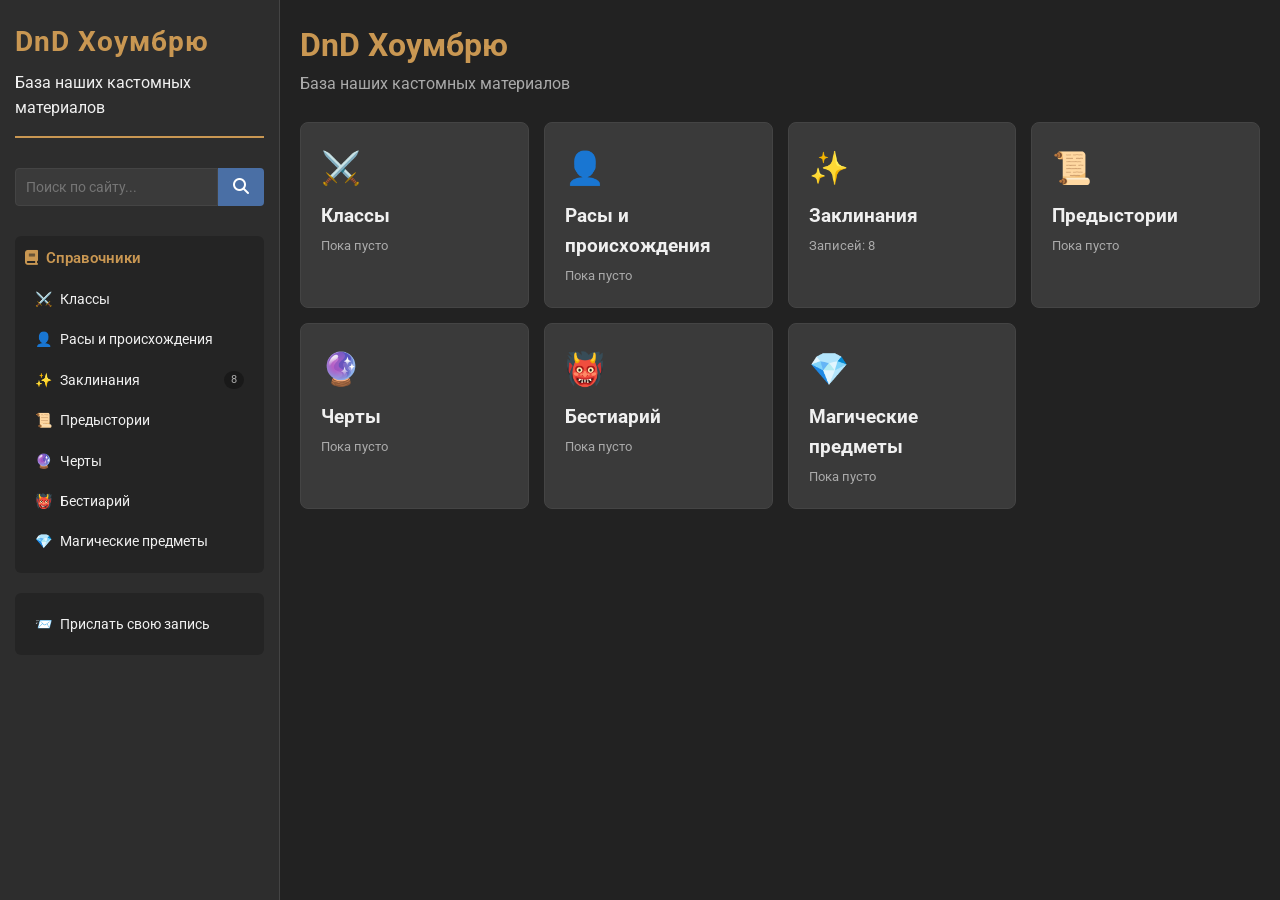
==== index.html @ 5bc646a9 "Сайт-справочник: данные в JSON, каталог, страница записи, страница для игроков Co-Authored-By: Claud" ====
<!DOCTYPE html>
<html lang="ru">
<head>
    <meta charset="UTF-8">
    <meta name="viewport" content="width=device-width, initial-scale=1.0">
    <title>Главная</title>
    <link rel="icon" type="image/x-icon" href="favicon.ico">
    <link rel="stylesheet" href="style.css">
    <link href="https://fonts.googleapis.com/css2?family=Roboto:wght@400;700&display=swap" rel="stylesheet">
    <link rel="stylesheet" href="https://cdnjs.cloudflare.com/ajax/libs/font-awesome/6.4.0/css/all.min.css">
</head>
<body>
    <div class="main-container">
        <aside class="sidebar" id="sidebar"></aside>
        <main class="content-area" id="content">
            <div class="loading"><i class="fas fa-spinner fa-spin"></i><p>Загрузка...</p></div>
        </main>
    </div>
    <script src="js/core.js"></script>
    <script>
        (async () => {
            if (DND.fileProtocolWarning()) return;
            const content = document.getElementById('content');
            try {
                const cfg = await DND.renderLayout();
                const counts = await Promise.all(cfg.sections.map(s => DND.loadIndex(s.id).then(l => l.length)));
                content.innerHTML = `
                    <div class="welcome-content">
                        <h1>${DND.escapeHtml(cfg.site.title)}</h1>
                        <p>${DND.escapeHtml(cfg.site.subtitle || '')}</p>
                        <div class="quick-links">
                            ${cfg.sections.map((s, i) => `
                                <a href="list.html?s=${s.id}" class="quick-link">
                                    <span class="quick-link-icon">${s.icon || '•'}</span>
                                    <h3>${DND.escapeHtml(s.title)}</h3>
                                    <p>${counts[i] ? `Записей: ${counts[i]}` : 'Пока пусто'}</p>
                                </a>`).join('')}
                        </div>
                    </div>`;
            } catch (err) {
                console.error(err);
                DND.showError(content, err.message);
            }
        })();
    </script>
</body>
</html>
---- style.css ----
/* --- Общие стили --- */
:root {
    --bg-dark: #1a1a1a;
    --sidebar-bg: #2d2d2d;
    --card-bg: #3a3a3a;
    --card-hover: #444;
    --text-light: #f0f0f0;
    --text-muted: #aaa;
    --accent-gold: #c99752;
    --accent-blue: #4a6fa5;
    --accent-green: #4caf50;
    --border-color: #444;
    --content-bg: #222;
}

* {
    margin: 0;
    padding: 0;
    box-sizing: border-box;
    font-family: 'Roboto', sans-serif;
}

body {
    background-color: var(--bg-dark);
    color: var(--text-light);
    min-height: 100vh;
    line-height: 1.6;
}

/* --- Верхняя панель --- */
.top-bar {
    background-color: #252525;
    padding: 8px 20px;
    font-size: 12px;
    border-bottom: 1px solid var(--border-color);
    display: flex;
    justify-content: space-between;
}

.top-links span {
    margin-right: 15px;
    color: var(--text-muted);
    cursor: pointer;
    transition: color 0.3s;
}

.top-links span:hover {
    color: var(--accent-gold);
}

/* --- Основной контейнер --- */
.main-container {
    display: flex;
    min-height: calc(100vh - 40px);
}

/* --- Боковая панель --- */
.sidebar {
    width: 280px;
    background-color: var(--sidebar-bg);
    padding: 20px 15px;
    border-right: 1px solid var(--border-color);
    display: flex;
    flex-direction: column;
    gap: 20px;
    flex-shrink: 0;
}

.sidebar-header {
    padding-bottom: 15px;
    border-bottom: 2px solid var(--accent-gold);
}

.logo-title {
    font-size: 28px;
    font-weight: 700;
    color: var(--accent-gold);
    margin-bottom: 5px;
    letter-spacing: 1px;
}

.page-title {
    font-size: 16px;
    font-weight: 400;
    color: var(--text-light);
}

/* Кнопки спонсоров */
.sponsorship-links {
    display: flex;
    gap: 10px;
    margin: 10px 0;
}

.sponsorship-links button {
    flex: 1;
    padding: 10px;
    border: none;
    border-radius: 4px;
    cursor: pointer;
    font-weight: 600;
    font-size: 14px;
    display: flex;
    align-items: center;
    justify-content: center;
    gap: 8px;
    transition: transform 0.2s, opacity 0.2s;
}

.sponsorship-links button:hover {
    transform: translateY(-2px);
    opacity: 0.9;
}

.btn-boosty {
    background: linear-gradient(135deg, #FF774C, #FF5533);
    color: white;
}

.btn-discord {
    background: linear-gradient(135deg, #5865F2, #4752C4);
    color: white;
}

/* Версии */
.version-filters {
    display: flex;
    gap: 10px;
    margin: 10px 0;
}

.version-item {
    flex: 1;
    padding: 8px;
    text-align: center;
    background: var(--card-bg);
    border: 1px solid var(--border-color);
    border-radius: 4px;
    cursor: pointer;
    font-size: 13px;
    transition: all 0.3s;
}

.version-item.active {
    background: var(--accent-gold);
    color: black;
    font-weight: bold;
    border-color: var(--accent-gold);
}

/* Навигация */
.navigation-menu {
    background: rgba(0, 0, 0, 0.2);
    border-radius: 6px;
    padding: 10px;
}

.menu-title {
    font-size: 15px;
    font-weight: 600;
    margin-bottom: 10px;
    color: var(--accent-gold);
    display: flex;
    align-items: center;
    gap: 8px;
}

.menu-title.active {
    color: var(--accent-green);
}

.menu-list {
    list-style: none;
}

.menu-item {
    padding: 8px 10px;
    margin: 2px 0;
    border-radius: 4px;
    cursor: pointer;
    font-size: 14px;
    display: flex;
    align-items: center;
    gap: 8px;
    transition: all 0.2s;
}

.menu-item:hover {
    background: rgba(255, 255, 255, 0.1);
}

.menu-item.active {
    background: rgba(201, 151, 82, 0.2);
    color: var(--accent-gold);
    font-weight: 600;
    border-left: 3px solid var(--accent-gold);
}

/* Поиск */
.site-search {
    display: flex;
    margin: 10px 0;
}

.site-search input {
    flex: 1;
    padding: 10px;
    background: var(--card-bg);
    border: 1px solid var(--border-color);
    border-radius: 4px 0 0 4px;
    color: var(--text-light);
    font-size: 14px;
}

.site-search button {
    padding: 0 15px;
    background: var(--accent-blue);
    border: none;
    border-radius: 0 4px 4px 0;
    color: white;
    cursor: pointer;
    font-size: 16px;
}

/* Статистика в сайдбаре */
.stats-info {
    margin-top: auto;
    padding: 15px;
    background: rgba(0, 0, 0, 0.2);
    border-radius: 6px;
    border: 1px solid var(--border-color);
}

.stats-info p {
    display: flex;
    align-items: center;
    gap: 10px;
    margin: 10px 0;
    color: var(--text-muted);
    font-size: 14px;
}

/* --- Основная область контента --- */
.content-area {
    flex: 1;
    padding: 20px;
    overflow-y: auto;
    background-color: var(--content-bg);
}

/* Заголовок контента */
.content-header {
    background: var(--card-bg);
    padding: 20px;
    border-radius: 8px;
    margin-bottom: 25px;
    border: 1px solid var(--border-color);
}

.search-bar {
    display: flex;
    gap: 10px;
    margin-bottom: 15px;
}

.search-bar input {
    flex: 1;
    padding: 12px 15px;
    background: var(--sidebar-bg);
    border: 2px solid var(--border-color);
    border-radius: 6px;
    color: var(--text-light);
    font-size: 16px;
    transition: border-color 0.3s;
}

.search-bar input:focus {
    outline: none;
    border-color: var(--accent-gold);
}

.btn-search, .btn-reset {
    padding: 12px 24px;
    border: none;
    border-radius: 6px;
    cursor: pointer;
    font-weight: 600;
    font-size: 14px;
    transition: all 0.3s;
}

.btn-search {
    background: var(--accent-green);
    color: white;
}

.btn-search:hover {
    background: #3d8b40;
    transform: translateY(-2px);
}

.btn-reset {
    background: #666;
    color: white;
}

.btn-reset:hover {
    background: #777;
}

/* Фильтры источников */
.source-filters {
    display: flex;
    flex-wrap: wrap;
    gap: 8px;
    margin-bottom: 15px;
}

.source-btn {
    padding: 8px 16px;
    background: var(--sidebar-bg);
    border: 1px solid var(--border-color);
    border-radius: 4px;
    color: var(--text-muted);
    cursor: pointer;
    font-size: 13px;
    transition: all 0.3s;
}

.source-btn.active {
    background: var(--accent-gold);
    color: black;
    border-color: var(--accent-gold);
    font-weight: 600;
}

.source-btn:hover:not(.active) {
    background: #444;
    color: var(--text-light);
}

.content-stats {
    font-size: 14px;
    color: var(--text-muted);
    padding-top: 10px;
    border-top: 1px solid var(--border-color);
}

/* --- Сетка карточек --- */
.race-grid {
    display: grid;
    grid-template-columns: repeat(auto-fill, minmax(250px, 1fr));
    gap: 20px;
    min-height: 300px;
}

.loading {
    grid-column: 1 / -1;
    text-align: center;
    padding: 60px 20px;
    color: var(--text-muted);
}

.loading i {
    font-size: 48px;
    margin-bottom: 20px;
    color: var(--accent-gold);
}

.loading p {
    font-size: 16px;
}

.empty-state {
    grid-column: 1 / -1;
    text-align: center;
    padding: 60px 20px;
    color: var(--text-muted);
}

.empty-state i {
    font-size: 48px;
    margin-bottom: 20px;
    color: var(--accent-gold);
}

.empty-state h3 {
    font-size: 24px;
    margin-bottom: 10px;
    color: var(--text-light);
}

.empty-state p {
    font-size: 16px;
}

/* Карточка расы */
.race-card {
    background: var(--card-bg);
    border-radius: 8px;
    overflow: hidden;
    border: 1px solid var(--border-color);
    transition: all 0.3s ease;
    cursor: pointer;
    height: 100%;
    display: flex;
    flex-direction: column;
}

.race-card:hover {
    transform: translateY(-5px);
    box-shadow: 0 10px 20px rgba(0, 0, 0, 0.3);
    border-color: var(--accent-gold);
}

.card-image {
    height: 160px;
    background-size: cover;
    background-position: center;
    position: relative;
}

.card-source {
    position: absolute;
    top: 10px;
    right: 10px;
    background: rgba(0, 0, 0, 0.7);
    color: white;
    padding: 4px 8px;
    border-radius: 4px;
    font-size: 11px;
    font-weight: bold;
}

.card-content {
    padding: 15px;
    flex: 1;
    display: flex;
    flex-direction: column;
}

.race-name-ru {
    font-size: 18px;
    font-weight: 700;
    margin-bottom: 5px;
    color: var(--text-light);
}

.race-name-en {
    font-size: 13px;
    color: var(--text-muted);
    margin-bottom: 10px;
    font-style: italic;
}

.race-description {
    font-size: 14px;
    color: var(--text-muted);
    margin-bottom: 15px;
    flex: 1;
}

.race-traits {
    font-size: 12px;
    color: var(--accent-gold);
    margin-top: auto;
    padding-top: 10px;
    border-top: 1px solid var(--border-color);
}

.trait-tag {
    display: inline-block;
    background: rgba(201, 151, 82, 0.2);
    color: var(--accent-gold);
    padding: 2px 8px;
    margin: 2px;
    border-radius: 10px;
    font-size: 11px;
    border: 1px solid rgba(201, 151, 82, 0.3);
}

/* --- Детали расы --- */
.race-detail {
    background: var(--card-bg);
    border-radius: 8px;
    padding: 30px;
    border: 1px solid var(--border-color);
}

.detail-header {
    display: flex;
    justify-content: space-between;
    align-items: center;
    margin-bottom: 30px;
    padding-bottom: 20px;
    border-bottom: 2px solid var(--border-color);
}

.detail-title {
    display: flex;
    flex-direction: column;
    gap: 5px;
}

.detail-name-ru {
    font-size: 32px;
    font-weight: 700;
    color: var(--text-light);
}

.detail-name-en {
    font-size: 18px;
    color: var(--text-muted);
    font-style: italic;
}

.detail-source {
    display: inline-block;
    background: var(--accent-blue);
    color: white;
    padding: 5px 15px;
    border-radius: 20px;
    font-size: 14px;
    font-weight: 600;
}

.btn-back {
    padding: 10px 20px;
    background: #666;
    color: white;
    border: none;
    border-radius: 4px;
    cursor: pointer;
    font-weight: 600;
    display: flex;
    align-items: center;
    gap: 8px;
    transition: background 0.3s;
}

.btn-back:hover {
    background: #777;
}

.detail-content {
    font-size: 16px;
    line-height: 1.8;
}

.detail-content section {
    margin-bottom: 30px;
}

.detail-content h3 {
    color: var(--accent-gold);
    font-size: 24px;
    margin-bottom: 15px;
    padding-bottom: 10px;
    border-bottom: 1px solid var(--border-color);
}

.detail-content h4 {
    color: var(--text-light);
    font-size: 20px;
    margin: 20px 0 10px 0;
}

.detail-content p {
    margin-bottom: 15px;
    color: var(--text-light);
}

.detail-content ul, .detail-content ol {
    margin-left: 20px;
    margin-bottom: 15px;
}

.detail-content li {
    margin-bottom: 8px;
    color: var(--text-light);
}

.feature-block {
    background: rgba(0, 0, 0, 0.2);
    padding: 15px;
    border-radius: 6px;
    margin-bottom: 15px;
    border-left: 3px solid var(--accent-gold);
}

.feature-title {
    color: var(--accent-gold);
    font-weight: bold;
    margin-bottom: 8px;
    font-size: 18px;
}

table {
    width: 100%;
    border-collapse: collapse;
    margin: 15px 0;
}

table th {
    background: var(--sidebar-bg);
    color: var(--accent-gold);
    padding: 12px;
    text-align: left;
    border: 1px solid var(--border-color);
}

table td {
    padding: 10px 12px;
    border: 1px solid var(--border-color);
    color: var(--text-light);
}

/* --- Адаптивность --- */
@media (max-width: 1024px) {
    .main-container {
        flex-direction: column;
    }
    
    .sidebar {
        width: 100%;
        flex-direction: row;
        flex-wrap: wrap;
        gap: 15px;
    }
    
    .stats-info {
        flex-direction: row;
        margin-top: 0;
        border-left: 1px solid var(--border-color);
        padding-left: 15px;
    }
}

@media (max-width: 768px) {
    .race-grid {
        grid-template-columns: repeat(auto-fill, minmax(200px, 1fr));
    }
    
    .source-filters {
        overflow-x: auto;
        padding-bottom: 10px;
    }
    
    .detail-header {
        flex-direction: column;
        align-items: flex-start;
        gap: 20px;
    }
    
    .detail-name-ru {
        font-size: 24px;
    }
}

/* выравнивание по правому краю */
.detail-content blockquote {
    text-align: right;
    font-style: italic;
    border-right: 3px solid var(--accent-gold);
    padding-right: 15px;
    margin: 15px 0;
    color: var(--text-muted);
}

.detail-content blockquote br {
    display: block;
    margin: 10px 0;
}

.detail-content ul {
    margin-left: 20px;
    margin-bottom: 15px;
}

.detail-content li {
    margin-bottom: 8px;
    color: var(--text-light);
    line-height: 1.6;
}

.detail-content li strong {
    color: var(--accent-gold);
}

/* --- Стили для заклинаний --- */

.spells-grid {
    display: grid;
    grid-template-columns: repeat(4, 1fr);
    gap: 15px;
    margin-top: 20px;
}

.spell-card {
    background: var(--card-bg);
    border-radius: 6px;
    padding: 15px;
    cursor: pointer;
    transition: all 0.3s;
    border-left: 4px solid #666;
    height: 100%;
    display: flex;
    flex-direction: column;
}

.spell-card:hover {
    transform: translateY(-3px);
    box-shadow: 0 5px 15px rgba(0, 0, 0, 0.3);
    background: var(--card-hover);
}

.spell-card-header {
    display: flex;
    justify-content: space-between;
    margin-bottom: 10px;
    font-size: 12px;
}

.spell-level {
    color: var(--text-muted);
    font-weight: bold;
}

.spell-school {
    font-weight: bold;
    text-transform: capitalize;
}

.spell-name-ru {
    font-size: 16px;
    font-weight: 700;
    margin-bottom: 5px;
    color: var(--text-light);
    line-height: 1.2;
}

.spell-name-en {
    font-size: 12px;
    color: var(--text-muted);
    margin-bottom: 10px;
    font-style: italic;
    line-height: 1.2;
}

.spell-components {
    font-size: 14px;
    color: var(--accent-gold);
    margin-bottom: 8px;
    display: flex;
    gap: 8px;
}

.spell-components i {
    font-size: 16px;
}

.spell-classes {
    font-size: 11px;
    color: var(--text-muted);
    margin-top: auto;
    padding-top: 10px;
    border-top: 1px solid var(--border-color);
}

/* Детали заклинания */
.spell-detail {
    background: var(--card-bg);
    border-radius: 8px;
    padding: 30px;
    border: 1px solid var(--border-color);
}

.spell-detail .detail-header {
    display: flex;
    justify-content: space-between;
    align-items: center;
    margin-bottom: 30px;
    padding-bottom: 20px;
    border-bottom: 2px solid var(--border-color);
}

.spell-detail .detail-title {
    display: flex;
    flex-direction: column;
    gap: 5px;
    flex: 1;
}

.spell-detail .detail-level {
    display: inline-block;
    padding: 5px 15px;
    border-radius: 20px;
    font-size: 14px;
    font-weight: 600;
    color: white;
    margin-right: 10px;
}

.spell-detail .detail-school {
    display: inline-block;
    padding: 5px 15px;
    border-radius: 20px;
    font-size: 14px;
    font-weight: 600;
    background: var(--sidebar-bg);
    color: var(--text-light);
}

.spell-info-grid {
    display: grid;
    grid-template-columns: repeat(2, 1fr);
    gap: 20px;
    margin-bottom: 30px;
    background: rgba(0, 0, 0, 0.2);
    padding: 20px;
    border-radius: 6px;
}

.info-item {
    display: flex;
    flex-direction: column;
    gap: 5px;
}

.info-label {
    font-size: 14px;
    color: var(--text-muted);
    font-weight: 600;
}

.info-value {
    font-size: 16px;
    color: var(--text-light);
}

.class-tags {
    display: flex;
    flex-wrap: wrap;
    gap: 8px;
    margin-top: 10px;
}

.class-tag {
    display: inline-block;
    background: rgba(74, 111, 165, 0.2);
    color: var(--accent-blue);
    padding: 5px 12px;
    border-radius: 15px;
    font-size: 12px;
    border: 1px solid rgba(74, 111, 165, 0.3);
}

/* Адаптивность для заклинаний */
@media (max-width: 1200px) {
    .spells-grid {
        grid-template-columns: repeat(3, 1fr);
    }
}

@media (max-width: 900px) {
    .spells-grid {
        grid-template-columns: repeat(2, 1fr);
    }
    
    .spell-info-grid {
        grid-template-columns: 1fr;
    }
}

@media (max-width: 600px) {
    .spells-grid {
        grid-template-columns: 1fr;
    }
    
    .spell-detail .detail-header {
        flex-direction: column;
        align-items: flex-start;
        gap: 15px;
    }
}

.spells-grid {
    display: grid;
    grid-template-columns: repeat(4, 1fr);
    gap: 15px;
    margin-top: 20px;
}

.spell-card {
    background: var(--card-bg);
    border: 1px solid var(--border-color);
    border-radius: 8px;
    padding: 15px;
    cursor: pointer;
    transition: transform 0.2s, box-shadow 0.2s;
    border-left: 4px solid #666;
}

.spell-card:hover {
    transform: translateY(-2px);
    box-shadow: 0 5px 15px rgba(0,0,0,0.3);
}

.spell-card-header {
    display: flex;
    justify-content: space-between;
    margin-bottom: 10px;
}

.spell-level {
    font-weight: bold;
    color: var(--accent-gold);
}

.spell-name-ru {
    font-size: 18px;
    font-weight: bold;
    margin-bottom: 5px;
    color: var(--text-light);
}

.spell-name-en {
    font-size: 14px;
    color: var(--text-muted);
    margin-bottom: 10px;
    font-style: italic;
}

.spell-components {
    font-size: 12px;
    color: #aaa;
    margin-bottom: 8px;
}

.spell-classes {
    font-size: 12px;
    color: #888;
}

/* Стили для ссылок в меню */
.menu-item a {
    color: inherit;
    text-decoration: none;
    display: flex;
    align-items: center;
    gap: 8px;
    width: 100%;
}

.menu-item a:hover {
    color: var(--accent-gold);
}

/* Подсветка активной страницы */
.menu-item.active {
    background: rgba(201, 151, 82, 0.2);
    color: var(--accent-gold);
    font-weight: 600;
    border-left: 3px solid var(--accent-gold);
}

.menu-item.active a {
    color: var(--accent-gold);
}

/* --- Стили для аккордеона (выпадающих списков подрас) --- */
.accordion {
    margin: 15px 0;
    border: 1px solid var(--border-color);
    border-radius: 6px;
    overflow: hidden;
    background: rgba(0, 0, 0, 0.1);
}

.accordion-header {
    background: var(--sidebar-bg);
    padding: 12px 15px;
    cursor: pointer;
    display: flex;
    justify-content: space-between;
    align-items: center;
    font-weight: bold;
    font-size: 16px;
    letter-spacing: 1px;
    text-transform: uppercase;
    color: var(--accent-gold);
    transition: background 0.3s;
    border-bottom: 1px solid transparent;
}

.accordion-header:hover {
    background: rgba(201, 151, 82, 0.1);
}

.accordion-header.active {
    border-bottom: 1px solid var(--border-color);
    background: rgba(0, 0, 0, 0.2);
}

.accordion-title {
    flex: 1;
}

.accordion-icon {
    font-size: 18px;
    transition: transform 0.3s ease;
    color: var(--text-muted);
    min-width: 20px;
    text-align: center;
}

.accordion-header.active .accordion-icon {
    transform: rotate(180deg);
    color: var(--accent-gold);
}

.accordion-content {
    max-height: 0;
    overflow: hidden;
    transition: max-height 0.3s cubic-bezier(0, 1, 0, 1);
    background: rgba(0, 0, 0, 0.05);
}

.accordion-content.active {
    max-height: 5000px; /* Очень большое значение */
    transition: max-height 0.5s ease-in-out;
}

.accordion-body {
    padding: 0 15px;
    opacity: 0;
    transform: translateY(-10px);
    transition: 
        opacity 0.2s ease,
        transform 0.2s ease,
        padding 0.3s ease;
}

.accordion-content.active .accordion-body {
    padding: 20px 15px;
    opacity: 1;
    transform: translateY(0);
}

/* Стили для вложенных аккордеонов */
.accordion .accordion {
    margin: 10px 0;
    border: 1px solid rgba(255, 255, 255, 0.1);
}

.accordion .accordion-header {
    background: rgba(0, 0, 0, 0.2);
    font-size: 14px;
    padding: 10px 15px;
}

/* Улучшение отображения контента внутри аккордеона */
.accordion-body p,
.accordion-body ul,
.accordion-body ol,
.accordion-body table {
    margin-bottom: 15px;
}

.accordion-body p:last-child,
.accordion-body ul:last-child,
.accordion-body ol:last-child {
    margin-bottom: 0;
}

/* Дополнительная настройка для плавного закрытия */
.accordion-content:not(.active) .accordion-body {
    transition:
        opacity 0.15s ease 0.05s, /* Задержка при закрытии */
        transform 0.15s ease 0.05s,
        padding 0.3s ease;
}

/* =====================================================================
   Новый движок (js/core.js, list.html, view.html)
   ===================================================================== */

a { color: var(--accent-gold); }
code { background: rgba(0,0,0,0.3); padding: 1px 6px; border-radius: 4px; font-size: 0.9em; }

/* Сайдбар */
.sidebar { position: sticky; top: 0; height: 100vh; overflow-y: auto; }
a.logo-title { display: block; text-decoration: none; }
.menu-count {
    margin-left: auto;
    font-size: 11px;
    color: var(--text-muted);
    background: rgba(0,0,0,0.3);
    border-radius: 10px;
    padding: 0 7px;
}
.menu-count:empty { display: none; }

/* Заголовок раздела и фильтры */
.section-title { font-size: 24px; margin-bottom: 15px; color: var(--accent-gold); }
.filter-group { display: flex; align-items: baseline; gap: 10px; flex-wrap: wrap; }
.filter-label { font-size: 13px; color: var(--text-muted); min-width: 80px; }
.search-group-title { margin: 25px 0 10px; font-size: 20px; color: var(--accent-gold); }

/* Карточки — теперь это ссылки */
a.race-card, a.spell-card { color: inherit; text-decoration: none; }
.card-image-placeholder {
    display: flex; align-items: center; justify-content: center;
    background: linear-gradient(135deg, #3f3a33, #26231f);
}
.card-image-placeholder span { font-size: 64px; font-weight: 700; color: rgba(201,151,82,0.5); }

/* Страница записи */
.detail-header { gap: 15px; flex-wrap: wrap; }
.detail-title { flex: 1; min-width: 200px; }
.detail-badges { display: flex; gap: 8px; flex-wrap: wrap; }
.detail-source-muted { background: var(--sidebar-bg); color: var(--text-light); }
a.btn-back { text-decoration: none; }
.detail-source-line { color: var(--text-muted) !important; }
.detail-content blockquote { overflow-wrap: anywhere; }
.detail-content .spell-info-grid { grid-template-columns: repeat(auto-fill, minmax(220px, 1fr)); }
.detail-content a.entry-link { border-bottom: 1px dashed var(--accent-gold); text-decoration: none; }
.table-wrap { overflow-x: auto; }
.table-title { color: var(--accent-gold); font-size: 16px; margin-top: 15px; }

/* Аккордеон на <details> — работает без JS */
details.accordion > summary { list-style: none; }
details.accordion > summary::-webkit-details-marker { display: none; }
details.accordion .accordion-icon::after { content: '+'; }
details.accordion[open] > summary .accordion-icon::after { content: '−'; }
details.accordion[open] > summary { border-bottom: 1px solid var(--border-color); background: rgba(0,0,0,0.2); }
details.accordion .accordion-body { opacity: 1; transform: none; padding: 20px 15px; }

/* Главная */
.welcome-content h1 { color: var(--accent-gold); font-size: 32px; }
.welcome-content > p { color: var(--text-muted); margin-bottom: 25px; }
.quick-links { display: grid; grid-template-columns: repeat(auto-fill, minmax(200px, 1fr)); gap: 15px; }
.quick-link {
    display: block; padding: 20px; border-radius: 8px; text-decoration: none; color: var(--text-light);
    background: var(--card-bg); border: 1px solid var(--border-color); transition: all 0.2s;
}
.quick-link:hover { border-color: var(--accent-gold); transform: translateY(-3px); }
.quick-link-icon { font-size: 32px; }
.quick-link h3 { margin: 8px 0 4px; }
.quick-link p { color: var(--text-muted); font-size: 13px; }

/* Страница «Прислать свою запись» */
.help-page { max-width: 960px; }
.help-lead { font-size: 17px; margin-bottom: 25px; color: var(--text-light); }
.help-step {
    background: var(--card-bg); border: 1px solid var(--border-color); border-radius: 8px;
    padding: 20px; margin-bottom: 20px;
}
.help-step h2 { font-size: 20px; margin-bottom: 12px; display: flex; align-items: center; gap: 10px; }
.help-step p { margin-bottom: 10px; }
.step-num {
    display: inline-flex; align-items: center; justify-content: center; flex-shrink: 0;
    width: 32px; height: 32px; border-radius: 50%; background: var(--accent-gold); color: #111; font-weight: 700;
}
.help-note { color: var(--text-muted); font-size: 14px; }
.help-step pre, .help-example pre {
    background: rgba(0,0,0,0.35); padding: 8px 12px; border-radius: 4px; margin: 6px 0;
    font-family: Consolas, monospace; font-size: 14px; white-space: pre-wrap;
}
.help-example { display: grid; grid-template-columns: 1fr 1fr; gap: 12px; margin: 12px 0; }
.example-good, .example-bad { padding: 10px 12px; border-radius: 6px; }
.example-good { border: 1px solid var(--accent-green); background: rgba(76,175,80,0.08); }
.example-bad { border: 1px solid #d32f2f; background: rgba(211,47,47,0.08); }
.example-good .example-title { color: var(--accent-green); font-weight: 700; }
.example-bad .example-title { color: #ef5350; font-weight: 700; }
.help-rules { margin-left: 20px; }
.help-rules li { margin-bottom: 10px; }
.editor-wrap { margin-top: 15px; }
#editor {
    width: 100%; min-height: 420px; resize: vertical; padding: 12px;
    background: #151515; color: #e6e6e6; border: 2px solid var(--border-color); border-radius: 6px;
    font-family: Consolas, 'Courier New', monospace; font-size: 14px; line-height: 1.5; tab-size: 2;
}
#editor:focus { outline: none; border-color: var(--accent-gold); }
#check-result { margin-top: 15px; }
.check-ok, .check-error { padding: 14px 16px; border-radius: 6px; }
.check-ok { background: rgba(76,175,80,0.15); border: 1px solid var(--accent-green); }
.check-error { background: rgba(211,47,47,0.15); border: 1px solid #d32f2f; }
.check-error ul { margin: 8px 0 0 20px; }
.check-error .error-line { border-left: 3px solid #d32f2f; }
.btn-search:disabled { background: #555; color: #999; cursor: not-allowed; transform: none; }
@media (max-width: 600px) { .help-example { grid-template-columns: 1fr; } }

/* Сообщение «откройте через сервер» */
.site-notice {
    max-width: 640px; margin: 60px auto; padding: 30px; border-radius: 8px;
    background: var(--card-bg); border: 1px solid var(--accent-gold);
}
.site-notice h2 { color: var(--accent-gold); margin-bottom: 15px; }
.site-notice p { margin-bottom: 10px; }

@media (max-width: 1024px) {
    .sidebar { position: static; height: auto; flex-direction: column; }
    .sidebar .menu-list { display: flex; flex-wrap: wrap; gap: 4px; }
    .sidebar .menu-item { margin: 0; }
}
@media (max-width: 600px) {
    .content-area { padding: 12px; }
    .race-detail { padding: 16px; }
    .search-bar { flex-wrap: wrap; }
}
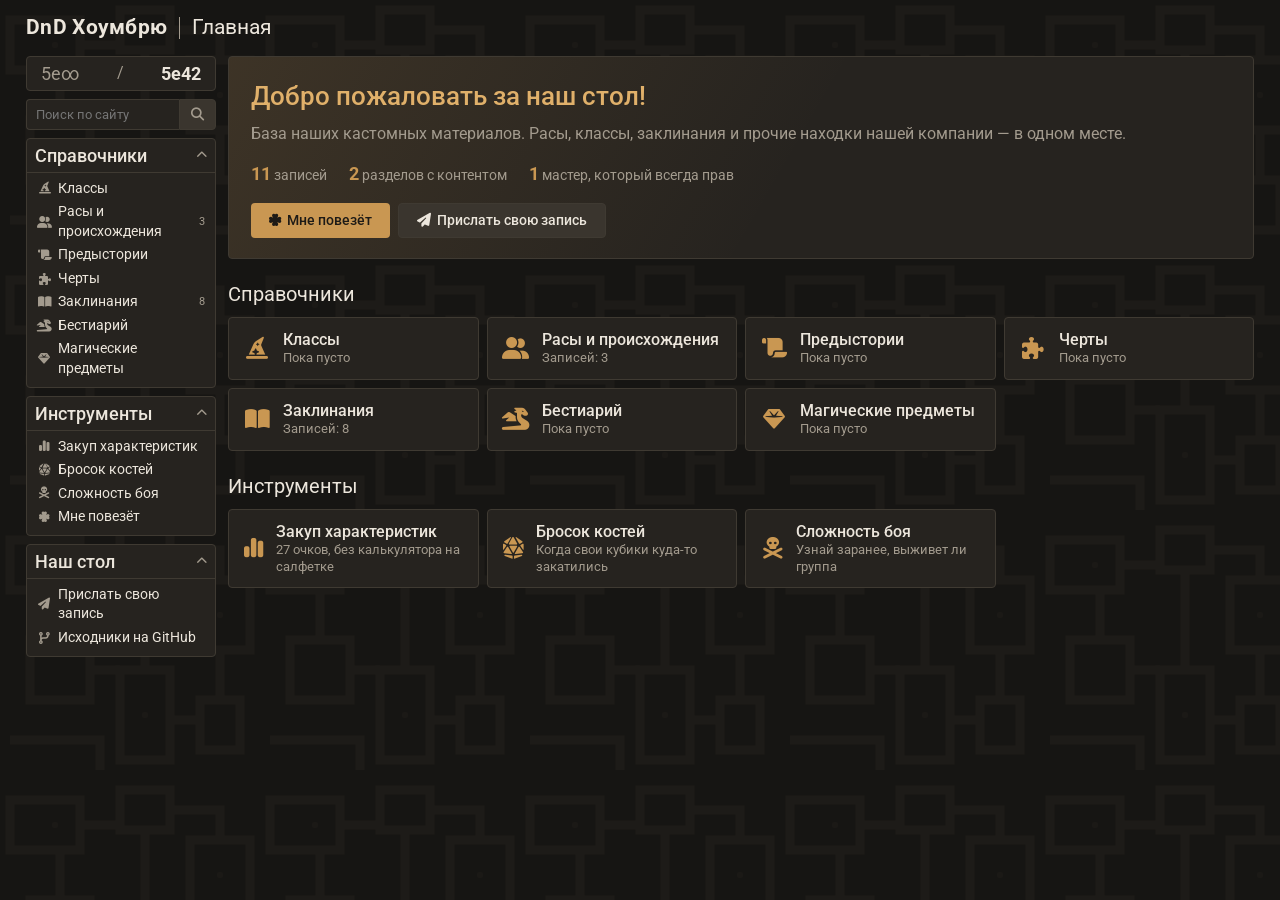
==== commit d8198e6f: "Структура в стиле dnd.su: шапка, меню-блоки, вкладки и списки, страница записи, инструменты Co-Autho" ====
--- a/index.html
+++ b/index.html
@@ -6,37 +6,64 @@
     <title>Главная</title>
     <link rel="icon" type="image/x-icon" href="favicon.ico">
     <link rel="stylesheet" href="style.css">
-    <link href="https://fonts.googleapis.com/css2?family=Roboto:wght@400;700&display=swap" rel="stylesheet">
+    <link href="https://fonts.googleapis.com/css2?family=Roboto:wght@400;500;700&display=swap" rel="stylesheet">
     <link rel="stylesheet" href="https://cdnjs.cloudflare.com/ajax/libs/font-awesome/6.4.0/css/all.min.css">
 </head>
 <body>
-    <div class="main-container">
-        <aside class="sidebar" id="sidebar"></aside>
-        <main class="content-area" id="content">
-            <div class="loading"><i class="fas fa-spinner fa-spin"></i><p>Загрузка...</p></div>
-        </main>
+    <div class="page">
+        <div class="main-container">
+            <aside class="sidebar" id="sidebar"></aside>
+            <main class="content-area" id="content">
+                <div class="loading"><i class="fas fa-spinner fa-spin"></i><p>Загрузка...</p></div>
+            </main>
+        </div>
     </div>
     <script src="js/core.js"></script>
     <script>
         (async () => {
             if (DND.fileProtocolWarning()) return;
             const content = document.getElementById('content');
+            const esc = DND.escapeHtml;
             try {
-                const cfg = await DND.renderLayout();
-                const counts = await Promise.all(cfg.sections.map(s => DND.loadIndex(s.id).then(l => l.length)));
+                const cfg = await DND.renderLayout({ pageTitle: 'Главная' });
+                const indexes = await Promise.all(cfg.sections.map(s => DND.loadIndex(s.id)));
+                const total = indexes.reduce((n, l) => n + l.length, 0);
+
                 content.innerHTML = `
-                    <div class="welcome-content">
-                        <h1>${DND.escapeHtml(cfg.site.title)}</h1>
-                        <p>${DND.escapeHtml(cfg.site.subtitle || '')}</p>
-                        <div class="quick-links">
-                            ${cfg.sections.map((s, i) => `
-                                <a href="list.html?s=${s.id}" class="quick-link">
-                                    <span class="quick-link-icon">${s.icon || '•'}</span>
-                                    <h3>${DND.escapeHtml(s.title)}</h3>
-                                    <p>${counts[i] ? `Записей: ${counts[i]}` : 'Пока пусто'}</p>
-                                </a>`).join('')}
+                    <div class="card welcome">
+                        <h2>Добро пожаловать за наш стол!</h2>
+                        <p>${esc(cfg.site.subtitle || '')}. Расы, классы, заклинания и прочие находки нашей компании — в одном месте.</p>
+                        <div class="welcome-stats">
+                            <span><b>${total}</b> записей</span>
+                            <span><b>${cfg.sections.filter((s, i) => indexes[i].length).length}</b> разделов с контентом</span>
+                            <span><b>1</b> мастер, который всегда прав</span>
                         </div>
+                        <div class="welcome-actions">
+                            <button class="btn btn-find" id="lucky"><i class="fas fa-clover"></i> Мне повезёт</button>
+                            <a class="btn btn-reset" href="help.html"><i class="fas fa-paper-plane"></i> Прислать свою запись</a>
+                        </div>
+                    </div>
+
+                    <h2 class="group-heading">Справочники</h2>
+                    <div class="quick-links">
+                        ${cfg.sections.map((s, i) => `
+                            <a href="list.html?s=${s.id}" class="quick-link">
+                                <i class="fas ${s.icon || 'fa-book'} quick-link-icon"></i>
+                                <span class="quick-link-text">
+                                    <b>${esc(s.title)}</b>
+                                    <small>${indexes[i].length ? `Записей: ${indexes[i].length}` : 'Пока пусто'}</small>
+                                </span>
+                            </a>`).join('')}
+                    </div>
+
+                    <h2 class="group-heading">Инструменты</h2>
+                    <div class="quick-links">
+                        <a href="tools.html#pointbuy" class="quick-link"><i class="fas fa-chart-simple quick-link-icon"></i><span class="quick-link-text"><b>Закуп характеристик</b><small>27 очков, без калькулятора на салфетке</small></span></a>
+                        <a href="tools.html#dice" class="quick-link"><i class="fas fa-dice-d20 quick-link-icon"></i><span class="quick-link-text"><b>Бросок костей</b><small>Когда свои кубики куда-то закатились</small></span></a>
+                        <a href="tools.html#encounter" class="quick-link"><i class="fas fa-skull-crossbones quick-link-icon"></i><span class="quick-link-text"><b>Сложность боя</b><small>Узнай заранее, выживет ли группа</small></span></a>
                     </div>`;
+
+                document.getElementById('lucky').addEventListener('click', DND.randomEntry);
             } catch (err) {
                 console.error(err);
                 DND.showError(content, err.message);
--- a/style.css
+++ b/style.css
@@ -1,1211 +1,1095 @@
-/* --- Общие стили --- */
-:root {
-    --bg-dark: #1a1a1a;
-    --sidebar-bg: #2d2d2d;
-    --card-bg: #3a3a3a;
-    --card-hover: #444;
-    --text-light: #f0f0f0;
-    --text-muted: #aaa;
-    --accent-gold: #c99752;
-    --accent-blue: #4a6fa5;
-    --accent-green: #4caf50;
-    --border-color: #444;
-    --content-bg: #222;
-}
-
-* {
-    margin: 0;
-    padding: 0;
-    box-sizing: border-box;
-    font-family: 'Roboto', sans-serif;
-}
-
-body {
-    background-color: var(--bg-dark);
-    color: var(--text-light);
-    min-height: 100vh;
-    line-height: 1.6;
-}
-
-/* --- Верхняя панель --- */
-.top-bar {
-    background-color: #252525;
-    padding: 8px 20px;
-    font-size: 12px;
-    border-bottom: 1px solid var(--border-color);
-    display: flex;
-    justify-content: space-between;
-}
-
-.top-links span {
-    margin-right: 15px;
-    color: var(--text-muted);
-    cursor: pointer;
-    transition: color 0.3s;
-}
-
-.top-links span:hover {
-    color: var(--accent-gold);
-}
-
-/* --- Основной контейнер --- */
-.main-container {
-    display: flex;
-    min-height: calc(100vh - 40px);
-}
-
-/* --- Боковая панель --- */
-.sidebar {
-    width: 280px;
-    background-color: var(--sidebar-bg);
-    padding: 20px 15px;
-    border-right: 1px solid var(--border-color);
-    display: flex;
-    flex-direction: column;
-    gap: 20px;
-    flex-shrink: 0;
-}
-
-.sidebar-header {
-    padding-bottom: 15px;
-    border-bottom: 2px solid var(--accent-gold);
-}
-
-.logo-title {
-    font-size: 28px;
-    font-weight: 700;
-    color: var(--accent-gold);
-    margin-bottom: 5px;
-    letter-spacing: 1px;
-}
-
-.page-title {
-    font-size: 16px;
-    font-weight: 400;
-    color: var(--text-light);
-}
-
-/* Кнопки спонсоров */
-.sponsorship-links {
-    display: flex;
-    gap: 10px;
-    margin: 10px 0;
-}
-
-.sponsorship-links button {
-    flex: 1;
-    padding: 10px;
-    border: none;
-    border-radius: 4px;
-    cursor: pointer;
-    font-weight: 600;
-    font-size: 14px;
-    display: flex;
-    align-items: center;
-    justify-content: center;
-    gap: 8px;
-    transition: transform 0.2s, opacity 0.2s;
-}
-
-.sponsorship-links button:hover {
-    transform: translateY(-2px);
-    opacity: 0.9;
-}
-
-.btn-boosty {
-    background: linear-gradient(135deg, #FF774C, #FF5533);
-    color: white;
-}
-
-.btn-discord {
-    background: linear-gradient(135deg, #5865F2, #4752C4);
-    color: white;
-}
-
-/* Версии */
-.version-filters {
-    display: flex;
-    gap: 10px;
-    margin: 10px 0;
-}
-
-.version-item {
-    flex: 1;
-    padding: 8px;
-    text-align: center;
-    background: var(--card-bg);
-    border: 1px solid var(--border-color);
-    border-radius: 4px;
-    cursor: pointer;
-    font-size: 13px;
-    transition: all 0.3s;
-}
-
-.version-item.active {
-    background: var(--accent-gold);
-    color: black;
-    font-weight: bold;
-    border-color: var(--accent-gold);
-}
-
-/* Навигация */
-.navigation-menu {
-    background: rgba(0, 0, 0, 0.2);
-    border-radius: 6px;
-    padding: 10px;
-}
-
-.menu-title {
-    font-size: 15px;
-    font-weight: 600;
-    margin-bottom: 10px;
-    color: var(--accent-gold);
-    display: flex;
-    align-items: center;
-    gap: 8px;
-}
-
-.menu-title.active {
-    color: var(--accent-green);
-}
-
-.menu-list {
-    list-style: none;
-}
-
-.menu-item {
-    padding: 8px 10px;
-    margin: 2px 0;
-    border-radius: 4px;
-    cursor: pointer;
-    font-size: 14px;
-    display: flex;
-    align-items: center;
-    gap: 8px;
-    transition: all 0.2s;
-}
-
-.menu-item:hover {
-    background: rgba(255, 255, 255, 0.1);
-}
-
-.menu-item.active {
-    background: rgba(201, 151, 82, 0.2);
-    color: var(--accent-gold);
-    font-weight: 600;
-    border-left: 3px solid var(--accent-gold);
-}
-
-/* Поиск */
-.site-search {
-    display: flex;
-    margin: 10px 0;
-}
-
-.site-search input {
-    flex: 1;
-    padding: 10px;
-    background: var(--card-bg);
-    border: 1px solid var(--border-color);
-    border-radius: 4px 0 0 4px;
-    color: var(--text-light);
-    font-size: 14px;
-}
-
-.site-search button {
-    padding: 0 15px;
-    background: var(--accent-blue);
-    border: none;
-    border-radius: 0 4px 4px 0;
-    color: white;
-    cursor: pointer;
-    font-size: 16px;
-}
-
-/* Статистика в сайдбаре */
-.stats-info {
-    margin-top: auto;
-    padding: 15px;
-    background: rgba(0, 0, 0, 0.2);
-    border-radius: 6px;
-    border: 1px solid var(--border-color);
-}
-
-.stats-info p {
-    display: flex;
-    align-items: center;
-    gap: 10px;
-    margin: 10px 0;
-    color: var(--text-muted);
-    font-size: 14px;
-}
-
-/* --- Основная область контента --- */
-.content-area {
-    flex: 1;
-    padding: 20px;
-    overflow-y: auto;
-    background-color: var(--content-bg);
-}
-
-/* Заголовок контента */
-.content-header {
-    background: var(--card-bg);
-    padding: 20px;
-    border-radius: 8px;
-    margin-bottom: 25px;
-    border: 1px solid var(--border-color);
-}
-
-.search-bar {
-    display: flex;
-    gap: 10px;
-    margin-bottom: 15px;
-}
-
-.search-bar input {
-    flex: 1;
-    padding: 12px 15px;
-    background: var(--sidebar-bg);
-    border: 2px solid var(--border-color);
-    border-radius: 6px;
-    color: var(--text-light);
-    font-size: 16px;
-    transition: border-color 0.3s;
-}
-
-.search-bar input:focus {
-    outline: none;
-    border-color: var(--accent-gold);
-}
-
-.btn-search, .btn-reset {
-    padding: 12px 24px;
-    border: none;
-    border-radius: 6px;
-    cursor: pointer;
-    font-weight: 600;
-    font-size: 14px;
-    transition: all 0.3s;
-}
-
-.btn-search {
-    background: var(--accent-green);
-    color: white;
-}
-
-.btn-search:hover {
-    background: #3d8b40;
-    transform: translateY(-2px);
-}
-
-.btn-reset {
-    background: #666;
-    color: white;
-}
-
-.btn-reset:hover {
-    background: #777;
-}
-
-/* Фильтры источников */
-.source-filters {
-    display: flex;
-    flex-wrap: wrap;
-    gap: 8px;
-    margin-bottom: 15px;
-}
-
-.source-btn {
-    padding: 8px 16px;
-    background: var(--sidebar-bg);
-    border: 1px solid var(--border-color);
-    border-radius: 4px;
-    color: var(--text-muted);
-    cursor: pointer;
-    font-size: 13px;
-    transition: all 0.3s;
-}
-
-.source-btn.active {
-    background: var(--accent-gold);
-    color: black;
-    border-color: var(--accent-gold);
-    font-weight: 600;
-}
-
-.source-btn:hover:not(.active) {
-    background: #444;
-    color: var(--text-light);
-}
-
-.content-stats {
-    font-size: 14px;
-    color: var(--text-muted);
-    padding-top: 10px;
-    border-top: 1px solid var(--border-color);
-}
-
-/* --- Сетка карточек --- */
-.race-grid {
-    display: grid;
-    grid-template-columns: repeat(auto-fill, minmax(250px, 1fr));
-    gap: 20px;
-    min-height: 300px;
-}
-
-.loading {
-    grid-column: 1 / -1;
-    text-align: center;
-    padding: 60px 20px;
-    color: var(--text-muted);
-}
-
-.loading i {
-    font-size: 48px;
-    margin-bottom: 20px;
-    color: var(--accent-gold);
-}
-
-.loading p {
-    font-size: 16px;
-}
-
-.empty-state {
-    grid-column: 1 / -1;
-    text-align: center;
-    padding: 60px 20px;
-    color: var(--text-muted);
-}
-
-.empty-state i {
-    font-size: 48px;
-    margin-bottom: 20px;
-    color: var(--accent-gold);
-}
-
-.empty-state h3 {
-    font-size: 24px;
-    margin-bottom: 10px;
-    color: var(--text-light);
-}
-
-.empty-state p {
-    font-size: 16px;
-}
-
-/* Карточка расы */
-.race-card {
-    background: var(--card-bg);
-    border-radius: 8px;
-    overflow: hidden;
-    border: 1px solid var(--border-color);
-    transition: all 0.3s ease;
-    cursor: pointer;
-    height: 100%;
-    display: flex;
-    flex-direction: column;
-}
-
-.race-card:hover {
-    transform: translateY(-5px);
-    box-shadow: 0 10px 20px rgba(0, 0, 0, 0.3);
-    border-color: var(--accent-gold);
-}
-
-.card-image {
-    height: 160px;
-    background-size: cover;
-    background-position: center;
-    position: relative;
-}
-
-.card-source {
-    position: absolute;
-    top: 10px;
-    right: 10px;
-    background: rgba(0, 0, 0, 0.7);
-    color: white;
-    padding: 4px 8px;
-    border-radius: 4px;
-    font-size: 11px;
-    font-weight: bold;
-}
-
-.card-content {
-    padding: 15px;
-    flex: 1;
-    display: flex;
-    flex-direction: column;
-}
-
-.race-name-ru {
-    font-size: 18px;
-    font-weight: 700;
-    margin-bottom: 5px;
-    color: var(--text-light);
-}
-
-.race-name-en {
-    font-size: 13px;
-    color: var(--text-muted);
-    margin-bottom: 10px;
-    font-style: italic;
-}
-
-.race-description {
-    font-size: 14px;
-    color: var(--text-muted);
-    margin-bottom: 15px;
-    flex: 1;
-}
-
-.race-traits {
-    font-size: 12px;
-    color: var(--accent-gold);
-    margin-top: auto;
-    padding-top: 10px;
-    border-top: 1px solid var(--border-color);
-}
-
-.trait-tag {
-    display: inline-block;
-    background: rgba(201, 151, 82, 0.2);
-    color: var(--accent-gold);
-    padding: 2px 8px;
-    margin: 2px;
-    border-radius: 10px;
-    font-size: 11px;
-    border: 1px solid rgba(201, 151, 82, 0.3);
-}
-
-/* --- Детали расы --- */
-.race-detail {
-    background: var(--card-bg);
-    border-radius: 8px;
-    padding: 30px;
-    border: 1px solid var(--border-color);
-}
-
-.detail-header {
-    display: flex;
-    justify-content: space-between;
-    align-items: center;
-    margin-bottom: 30px;
-    padding-bottom: 20px;
-    border-bottom: 2px solid var(--border-color);
-}
-
-.detail-title {
-    display: flex;
-    flex-direction: column;
-    gap: 5px;
-}
-
-.detail-name-ru {
-    font-size: 32px;
-    font-weight: 700;
-    color: var(--text-light);
-}
-
-.detail-name-en {
-    font-size: 18px;
-    color: var(--text-muted);
-    font-style: italic;
-}
-
-.detail-source {
-    display: inline-block;
-    background: var(--accent-blue);
-    color: white;
-    padding: 5px 15px;
-    border-radius: 20px;
-    font-size: 14px;
-    font-weight: 600;
-}
-
-.btn-back {
-    padding: 10px 20px;
-    background: #666;
-    color: white;
-    border: none;
-    border-radius: 4px;
-    cursor: pointer;
-    font-weight: 600;
-    display: flex;
-    align-items: center;
-    gap: 8px;
-    transition: background 0.3s;
-}
-
-.btn-back:hover {
-    background: #777;
-}
-
-.detail-content {
-    font-size: 16px;
-    line-height: 1.8;
-}
-
-.detail-content section {
-    margin-bottom: 30px;
-}
-
-.detail-content h3 {
-    color: var(--accent-gold);
-    font-size: 24px;
-    margin-bottom: 15px;
-    padding-bottom: 10px;
-    border-bottom: 1px solid var(--border-color);
-}
-
-.detail-content h4 {
-    color: var(--text-light);
-    font-size: 20px;
-    margin: 20px 0 10px 0;
-}
-
-.detail-content p {
-    margin-bottom: 15px;
-    color: var(--text-light);
-}
-
-.detail-content ul, .detail-content ol {
-    margin-left: 20px;
-    margin-bottom: 15px;
-}
-
-.detail-content li {
-    margin-bottom: 8px;
-    color: var(--text-light);
-}
-
-.feature-block {
-    background: rgba(0, 0, 0, 0.2);
-    padding: 15px;
-    border-radius: 6px;
-    margin-bottom: 15px;
-    border-left: 3px solid var(--accent-gold);
-}
-
-.feature-title {
-    color: var(--accent-gold);
-    font-weight: bold;
-    margin-bottom: 8px;
-    font-size: 18px;
-}
-
-table {
-    width: 100%;
-    border-collapse: collapse;
-    margin: 15px 0;
-}
-
-table th {
-    background: var(--sidebar-bg);
-    color: var(--accent-gold);
-    padding: 12px;
-    text-align: left;
-    border: 1px solid var(--border-color);
-}
-
-table td {
-    padding: 10px 12px;
-    border: 1px solid var(--border-color);
-    color: var(--text-light);
-}
-
-/* --- Адаптивность --- */
-@media (max-width: 1024px) {
-    .main-container {
-        flex-direction: column;
-    }
-    
-    .sidebar {
-        width: 100%;
-        flex-direction: row;
-        flex-wrap: wrap;
-        gap: 15px;
-    }
-    
-    .stats-info {
-        flex-direction: row;
-        margin-top: 0;
-        border-left: 1px solid var(--border-color);
-        padding-left: 15px;
-    }
-}
-
-@media (max-width: 768px) {
-    .race-grid {
-        grid-template-columns: repeat(auto-fill, minmax(200px, 1fr));
-    }
-    
-    .source-filters {
-        overflow-x: auto;
-        padding-bottom: 10px;
-    }
-    
-    .detail-header {
-        flex-direction: column;
-        align-items: flex-start;
-        gap: 20px;
-    }
-    
-    .detail-name-ru {
-        font-size: 24px;
-    }
-}
-
-/* выравнивание по правому краю */
-.detail-content blockquote {
-    text-align: right;
-    font-style: italic;
-    border-right: 3px solid var(--accent-gold);
-    padding-right: 15px;
-    margin: 15px 0;
-    color: var(--text-muted);
-}
-
-.detail-content blockquote br {
-    display: block;
-    margin: 10px 0;
-}
-
-.detail-content ul {
-    margin-left: 20px;
-    margin-bottom: 15px;
-}
-
-.detail-content li {
-    margin-bottom: 8px;
-    color: var(--text-light);
-    line-height: 1.6;
-}
-
-.detail-content li strong {
-    color: var(--accent-gold);
-}
-
-/* --- Стили для заклинаний --- */
-
-.spells-grid {
-    display: grid;
-    grid-template-columns: repeat(4, 1fr);
-    gap: 15px;
-    margin-top: 20px;
-}
-
-.spell-card {
-    background: var(--card-bg);
-    border-radius: 6px;
-    padding: 15px;
-    cursor: pointer;
-    transition: all 0.3s;
-    border-left: 4px solid #666;
-    height: 100%;
-    display: flex;
-    flex-direction: column;
-}
-
-.spell-card:hover {
-    transform: translateY(-3px);
-    box-shadow: 0 5px 15px rgba(0, 0, 0, 0.3);
-    background: var(--card-hover);
-}
-
-.spell-card-header {
-    display: flex;
-    justify-content: space-between;
-    margin-bottom: 10px;
-    font-size: 12px;
-}
-
-.spell-level {
-    color: var(--text-muted);
-    font-weight: bold;
-}
-
-.spell-school {
-    font-weight: bold;
-    text-transform: capitalize;
-}
-
-.spell-name-ru {
-    font-size: 16px;
-    font-weight: 700;
-    margin-bottom: 5px;
-    color: var(--text-light);
-    line-height: 1.2;
-}
-
-.spell-name-en {
-    font-size: 12px;
-    color: var(--text-muted);
-    margin-bottom: 10px;
-    font-style: italic;
-    line-height: 1.2;
-}
-
-.spell-components {
-    font-size: 14px;
-    color: var(--accent-gold);
-    margin-bottom: 8px;
-    display: flex;
-    gap: 8px;
-}
-
-.spell-components i {
-    font-size: 16px;
-}
-
-.spell-classes {
-    font-size: 11px;
-    color: var(--text-muted);
-    margin-top: auto;
-    padding-top: 10px;
-    border-top: 1px solid var(--border-color);
-}
-
-/* Детали заклинания */
-.spell-detail {
-    background: var(--card-bg);
-    border-radius: 8px;
-    padding: 30px;
-    border: 1px solid var(--border-color);
-}
-
-.spell-detail .detail-header {
-    display: flex;
-    justify-content: space-between;
-    align-items: center;
-    margin-bottom: 30px;
-    padding-bottom: 20px;
-    border-bottom: 2px solid var(--border-color);
-}
-
-.spell-detail .detail-title {
-    display: flex;
-    flex-direction: column;
-    gap: 5px;
-    flex: 1;
-}
-
-.spell-detail .detail-level {
-    display: inline-block;
-    padding: 5px 15px;
-    border-radius: 20px;
-    font-size: 14px;
-    font-weight: 600;
-    color: white;
-    margin-right: 10px;
-}
-
-.spell-detail .detail-school {
-    display: inline-block;
-    padding: 5px 15px;
-    border-radius: 20px;
-    font-size: 14px;
-    font-weight: 600;
-    background: var(--sidebar-bg);
-    color: var(--text-light);
-}
-
-.spell-info-grid {
-    display: grid;
-    grid-template-columns: repeat(2, 1fr);
-    gap: 20px;
-    margin-bottom: 30px;
-    background: rgba(0, 0, 0, 0.2);
-    padding: 20px;
-    border-radius: 6px;
-}
-
-.info-item {
-    display: flex;
-    flex-direction: column;
-    gap: 5px;
-}
-
-.info-label {
-    font-size: 14px;
-    color: var(--text-muted);
-    font-weight: 600;
-}
-
-.info-value {
-    font-size: 16px;
-    color: var(--text-light);
-}
-
-.class-tags {
-    display: flex;
-    flex-wrap: wrap;
-    gap: 8px;
-    margin-top: 10px;
-}
-
-.class-tag {
-    display: inline-block;
-    background: rgba(74, 111, 165, 0.2);
-    color: var(--accent-blue);
-    padding: 5px 12px;
-    border-radius: 15px;
-    font-size: 12px;
-    border: 1px solid rgba(74, 111, 165, 0.3);
-}
-
-/* Адаптивность для заклинаний */
-@media (max-width: 1200px) {
-    .spells-grid {
-        grid-template-columns: repeat(3, 1fr);
-    }
-}
-
-@media (max-width: 900px) {
-    .spells-grid {
-        grid-template-columns: repeat(2, 1fr);
-    }
-    
-    .spell-info-grid {
-        grid-template-columns: 1fr;
-    }
-}
-
-@media (max-width: 600px) {
-    .spells-grid {
-        grid-template-columns: 1fr;
-    }
-    
-    .spell-detail .detail-header {
-        flex-direction: column;
-        align-items: flex-start;
-        gap: 15px;
-    }
-}
-
-.spells-grid {
-    display: grid;
-    grid-template-columns: repeat(4, 1fr);
-    gap: 15px;
-    margin-top: 20px;
-}
-
-.spell-card {
-    background: var(--card-bg);
-    border: 1px solid var(--border-color);
-    border-radius: 8px;
-    padding: 15px;
-    cursor: pointer;
-    transition: transform 0.2s, box-shadow 0.2s;
-    border-left: 4px solid #666;
-}
-
-.spell-card:hover {
-    transform: translateY(-2px);
-    box-shadow: 0 5px 15px rgba(0,0,0,0.3);
-}
-
-.spell-card-header {
-    display: flex;
-    justify-content: space-between;
-    margin-bottom: 10px;
-}
-
-.spell-level {
-    font-weight: bold;
-    color: var(--accent-gold);
-}
-
-.spell-name-ru {
-    font-size: 18px;
-    font-weight: bold;
-    margin-bottom: 5px;
-    color: var(--text-light);
-}
-
-.spell-name-en {
-    font-size: 14px;
-    color: var(--text-muted);
-    margin-bottom: 10px;
-    font-style: italic;
-}
-
-.spell-components {
-    font-size: 12px;
-    color: #aaa;
-    margin-bottom: 8px;
-}
-
-.spell-classes {
-    font-size: 12px;
-    color: #888;
-}
-
-/* Стили для ссылок в меню */
-.menu-item a {
-    color: inherit;
-    text-decoration: none;
-    display: flex;
-    align-items: center;
-    gap: 8px;
-    width: 100%;
-}
-
-.menu-item a:hover {
-    color: var(--accent-gold);
-}
-
-/* Подсветка активной страницы */
-.menu-item.active {
-    background: rgba(201, 151, 82, 0.2);
-    color: var(--accent-gold);
-    font-weight: 600;
-    border-left: 3px solid var(--accent-gold);
-}
-
-.menu-item.active a {
-    color: var(--accent-gold);
-}
-
-/* --- Стили для аккордеона (выпадающих списков подрас) --- */
-.accordion {
-    margin: 15px 0;
-    border: 1px solid var(--border-color);
-    border-radius: 6px;
-    overflow: hidden;
-    background: rgba(0, 0, 0, 0.1);
-}
-
-.accordion-header {
-    background: var(--sidebar-bg);
-    padding: 12px 15px;
-    cursor: pointer;
-    display: flex;
-    justify-content: space-between;
-    align-items: center;
-    font-weight: bold;
-    font-size: 16px;
-    letter-spacing: 1px;
-    text-transform: uppercase;
-    color: var(--accent-gold);
-    transition: background 0.3s;
-    border-bottom: 1px solid transparent;
-}
-
-.accordion-header:hover {
-    background: rgba(201, 151, 82, 0.1);
-}
-
-.accordion-header.active {
-    border-bottom: 1px solid var(--border-color);
-    background: rgba(0, 0, 0, 0.2);
-}
-
-.accordion-title {
-    flex: 1;
-}
-
-.accordion-icon {
-    font-size: 18px;
-    transition: transform 0.3s ease;
-    color: var(--text-muted);
-    min-width: 20px;
-    text-align: center;
-}
-
-.accordion-header.active .accordion-icon {
-    transform: rotate(180deg);
-    color: var(--accent-gold);
-}
-
-.accordion-content {
-    max-height: 0;
-    overflow: hidden;
-    transition: max-height 0.3s cubic-bezier(0, 1, 0, 1);
-    background: rgba(0, 0, 0, 0.05);
-}
-
-.accordion-content.active {
-    max-height: 5000px; /* Очень большое значение */
-    transition: max-height 0.5s ease-in-out;
-}
-
-.accordion-body {
-    padding: 0 15px;
-    opacity: 0;
-    transform: translateY(-10px);
-    transition: 
-        opacity 0.2s ease,
-        transform 0.2s ease,
-        padding 0.3s ease;
-}
-
-.accordion-content.active .accordion-body {
-    padding: 20px 15px;
-    opacity: 1;
-    transform: translateY(0);
-}
-
-/* Стили для вложенных аккордеонов */
-.accordion .accordion {
-    margin: 10px 0;
-    border: 1px solid rgba(255, 255, 255, 0.1);
-}
-
-.accordion .accordion-header {
-    background: rgba(0, 0, 0, 0.2);
-    font-size: 14px;
-    padding: 10px 15px;
-}
-
-/* Улучшение отображения контента внутри аккордеона */
-.accordion-body p,
-.accordion-body ul,
-.accordion-body ol,
-.accordion-body table {
-    margin-bottom: 15px;
-}
-
-.accordion-body p:last-child,
-.accordion-body ul:last-child,
-.accordion-body ol:last-child {
-    margin-bottom: 0;
-}
-
-/* Дополнительная настройка для плавного закрытия */
-.accordion-content:not(.active) .accordion-body {
-    transition:
-        opacity 0.15s ease 0.05s, /* Задержка при закрытии */
-        transform 0.15s ease 0.05s,
-        padding 0.3s ease;
-}
-
-/* =====================================================================
-   Новый движок (js/core.js, list.html, view.html)
-   ===================================================================== */
-
-a { color: var(--accent-gold); }
-code { background: rgba(0,0,0,0.3); padding: 1px 6px; border-radius: 4px; font-size: 0.9em; }
-
-/* Сайдбар */
-.sidebar { position: sticky; top: 0; height: 100vh; overflow-y: auto; }
-a.logo-title { display: block; text-decoration: none; }
-.menu-count {
-    margin-left: auto;
-    font-size: 11px;
-    color: var(--text-muted);
-    background: rgba(0,0,0,0.3);
-    border-radius: 10px;
-    padding: 0 7px;
-}
-.menu-count:empty { display: none; }
-
-/* Заголовок раздела и фильтры */
-.section-title { font-size: 24px; margin-bottom: 15px; color: var(--accent-gold); }
-.filter-group { display: flex; align-items: baseline; gap: 10px; flex-wrap: wrap; }
-.filter-label { font-size: 13px; color: var(--text-muted); min-width: 80px; }
-.search-group-title { margin: 25px 0 10px; font-size: 20px; color: var(--accent-gold); }
-
-/* Карточки — теперь это ссылки */
-a.race-card, a.spell-card { color: inherit; text-decoration: none; }
-.card-image-placeholder {
-    display: flex; align-items: center; justify-content: center;
-    background: linear-gradient(135deg, #3f3a33, #26231f);
-}
-.card-image-placeholder span { font-size: 64px; font-weight: 700; color: rgba(201,151,82,0.5); }
-
-/* Страница записи */
-.detail-header { gap: 15px; flex-wrap: wrap; }
-.detail-title { flex: 1; min-width: 200px; }
-.detail-badges { display: flex; gap: 8px; flex-wrap: wrap; }
-.detail-source-muted { background: var(--sidebar-bg); color: var(--text-light); }
-a.btn-back { text-decoration: none; }
-.detail-source-line { color: var(--text-muted) !important; }
-.detail-content blockquote { overflow-wrap: anywhere; }
-.detail-content .spell-info-grid { grid-template-columns: repeat(auto-fill, minmax(220px, 1fr)); }
-.detail-content a.entry-link { border-bottom: 1px dashed var(--accent-gold); text-decoration: none; }
-.table-wrap { overflow-x: auto; }
-.table-title { color: var(--accent-gold); font-size: 16px; margin-top: 15px; }
-
-/* Аккордеон на <details> — работает без JS */
-details.accordion > summary { list-style: none; }
-details.accordion > summary::-webkit-details-marker { display: none; }
-details.accordion .accordion-icon::after { content: '+'; }
-details.accordion[open] > summary .accordion-icon::after { content: '−'; }
-details.accordion[open] > summary { border-bottom: 1px solid var(--border-color); background: rgba(0,0,0,0.2); }
-details.accordion .accordion-body { opacity: 1; transform: none; padding: 20px 15px; }
-
-/* Главная */
-.welcome-content h1 { color: var(--accent-gold); font-size: 32px; }
-.welcome-content > p { color: var(--text-muted); margin-bottom: 25px; }
-.quick-links { display: grid; grid-template-columns: repeat(auto-fill, minmax(200px, 1fr)); gap: 15px; }
-.quick-link {
-    display: block; padding: 20px; border-radius: 8px; text-decoration: none; color: var(--text-light);
-    background: var(--card-bg); border: 1px solid var(--border-color); transition: all 0.2s;
-}
-.quick-link:hover { border-color: var(--accent-gold); transform: translateY(-3px); }
-.quick-link-icon { font-size: 32px; }
-.quick-link h3 { margin: 8px 0 4px; }
-.quick-link p { color: var(--text-muted); font-size: 13px; }
-
-/* Страница «Прислать свою запись» */
-.help-page { max-width: 960px; }
-.help-lead { font-size: 17px; margin-bottom: 25px; color: var(--text-light); }
-.help-step {
-    background: var(--card-bg); border: 1px solid var(--border-color); border-radius: 8px;
-    padding: 20px; margin-bottom: 20px;
-}
-.help-step h2 { font-size: 20px; margin-bottom: 12px; display: flex; align-items: center; gap: 10px; }
-.help-step p { margin-bottom: 10px; }
-.step-num {
-    display: inline-flex; align-items: center; justify-content: center; flex-shrink: 0;
-    width: 32px; height: 32px; border-radius: 50%; background: var(--accent-gold); color: #111; font-weight: 700;
-}
-.help-note { color: var(--text-muted); font-size: 14px; }
-.help-step pre, .help-example pre {
-    background: rgba(0,0,0,0.35); padding: 8px 12px; border-radius: 4px; margin: 6px 0;
-    font-family: Consolas, monospace; font-size: 14px; white-space: pre-wrap;
-}
-.help-example { display: grid; grid-template-columns: 1fr 1fr; gap: 12px; margin: 12px 0; }
-.example-good, .example-bad { padding: 10px 12px; border-radius: 6px; }
-.example-good { border: 1px solid var(--accent-green); background: rgba(76,175,80,0.08); }
-.example-bad { border: 1px solid #d32f2f; background: rgba(211,47,47,0.08); }
-.example-good .example-title { color: var(--accent-green); font-weight: 700; }
-.example-bad .example-title { color: #ef5350; font-weight: 700; }
-.help-rules { margin-left: 20px; }
-.help-rules li { margin-bottom: 10px; }
-.editor-wrap { margin-top: 15px; }
-#editor {
-    width: 100%; min-height: 420px; resize: vertical; padding: 12px;
-    background: #151515; color: #e6e6e6; border: 2px solid var(--border-color); border-radius: 6px;
-    font-family: Consolas, 'Courier New', monospace; font-size: 14px; line-height: 1.5; tab-size: 2;
-}
-#editor:focus { outline: none; border-color: var(--accent-gold); }
-#check-result { margin-top: 15px; }
-.check-ok, .check-error { padding: 14px 16px; border-radius: 6px; }
-.check-ok { background: rgba(76,175,80,0.15); border: 1px solid var(--accent-green); }
-.check-error { background: rgba(211,47,47,0.15); border: 1px solid #d32f2f; }
-.check-error ul { margin: 8px 0 0 20px; }
-.check-error .error-line { border-left: 3px solid #d32f2f; }
-.btn-search:disabled { background: #555; color: #999; cursor: not-allowed; transform: none; }
-@media (max-width: 600px) { .help-example { grid-template-columns: 1fr; } }
-
-/* Сообщение «откройте через сервер» */
-.site-notice {
-    max-width: 640px; margin: 60px auto; padding: 30px; border-radius: 8px;
-    background: var(--card-bg); border: 1px solid var(--accent-gold);
-}
-.site-notice h2 { color: var(--accent-gold); margin-bottom: 15px; }
-.site-notice p { margin-bottom: 10px; }
-
-@media (max-width: 1024px) {
-    .sidebar { position: static; height: auto; flex-direction: column; }
-    .sidebar .menu-list { display: flex; flex-wrap: wrap; gap: 4px; }
-    .sidebar .menu-item { margin: 0; }
-}
-@media (max-width: 600px) {
-    .content-area { padding: 12px; }
-    .race-detail { padding: 16px; }
-    .search-bar { flex-wrap: wrap; }
-}+/* =====================================================================
+   Палитра (тёмно-оранжевая) и общие стили
+   ===================================================================== */
+:root {
+    --bg: #161513;
+    --panel: #26231f;
+    --panel-2: #2f2b26;
+    --panel-3: #3a352e;
+    --line: #3f3a32;
+    --line-soft: #34302a;
+    --text: #ece6dc;
+    --text-muted: #a39b8e;
+    --gold: #c99752;
+    --gold-light: #e0b06a;
+    --gold-dark: #a87a3c;
+    --green: #4caf50;
+    --red: #d84343;
+    --blue: #5b8fd6;
+    --radius: 4px;
+}
+
+* {
+    margin: 0;
+    padding: 0;
+    box-sizing: border-box;
+    font-family: 'Roboto', sans-serif;
+}
+
+body {
+    color: var(--text);
+    line-height: 1.5;
+    min-height: 100vh;
+    background-color: var(--bg);
+    /* Свой узор «карта подземелья» */
+    background-image: url("data:image/svg+xml,%3Csvg xmlns='http://www.w3.org/2000/svg' width='260' height='260' viewBox='0 0 260 260'%3E%3Cg fill='none' stroke='%231d1b18' stroke-width='9'%3E%3Cpath d='M10 20h70v50H10zM120 10h50v40h-50zM190 60h60v70h-60zM30 120h60v60H30zM120 150h50v90h-50zM200 180h40v50h-40z'/%3E%3Cpath d='M80 45h40M145 50v100M170 30h50v30M60 70v50M90 150h30M170 200h30M220 130v50M10 220h90v30'/%3E%3C/g%3E%3Cg fill='%231b1916'%3E%3Ccircle cx='55' cy='45' r='3'/%3E%3Ccircle cx='220' cy='95' r='3'/%3E%3Ccircle cx='145' cy='195' r='3'/%3E%3C/g%3E%3C/svg%3E");
+    background-attachment: fixed;
+}
+
+a { color: var(--gold); text-decoration: none; }
+a:hover { color: var(--gold-light); }
+
+code {
+    background: rgba(0, 0, 0, 0.35);
+    padding: 1px 6px;
+    border-radius: 3px;
+    font-size: 0.9em;
+}
+
+.card {
+    background: var(--panel);
+    border: 1px solid var(--line);
+    border-radius: var(--radius);
+}
+
+/* =====================================================================
+   Каркас: шапка + колонка меню + контент
+   ===================================================================== */
+.page {
+    max-width: 1260px;
+    margin: 0 auto;
+    padding: 0 16px 40px;
+}
+
+.page-header {
+    display: flex;
+    align-items: center;
+    gap: 12px;
+    padding: 12px 0;
+    min-height: 54px;
+}
+
+.brand {
+    font-size: 21px;
+    font-weight: 700;
+    color: var(--text);
+    letter-spacing: 0.3px;
+    white-space: nowrap;
+}
+
+.brand:hover { color: var(--gold-light); }
+
+.brand-sep {
+    width: 1px;
+    height: 22px;
+    background: var(--text-muted);
+}
+
+.page-name {
+    font-size: 21px;
+    font-weight: 400;
+    color: var(--text);
+    white-space: nowrap;
+    overflow: hidden;
+    text-overflow: ellipsis;
+}
+
+.menu-toggle {
+    display: none;
+    background: var(--panel-2);
+    border: 1px solid var(--line);
+    color: var(--text);
+    border-radius: var(--radius);
+    width: 38px;
+    height: 34px;
+    cursor: pointer;
+    font-size: 16px;
+}
+
+.main-container {
+    display: flex;
+    align-items: flex-start;
+    gap: 12px;
+}
+
+.content-area {
+    flex: 1;
+    min-width: 0;
+}
+
+/* =====================================================================
+   Боковое меню
+   ===================================================================== */
+.sidebar {
+    width: 190px;
+    flex-shrink: 0;
+    display: flex;
+    flex-direction: column;
+    gap: 8px;
+    position: sticky;
+    top: 8px;
+    max-height: calc(100vh - 16px);
+    overflow-y: auto;
+    scrollbar-width: thin;
+}
+
+.edition-switch {
+    display: flex;
+    align-items: center;
+    justify-content: space-between;
+    background: var(--panel);
+    border: 1px solid var(--line);
+    border-radius: var(--radius);
+    padding: 4px 10px;
+    color: var(--text-muted);
+}
+
+.edition {
+    background: none;
+    border: none;
+    color: var(--text-muted);
+    font-size: 18px;
+    cursor: pointer;
+    padding: 2px 4px;
+}
+
+.edition:hover { color: var(--text); }
+.edition.active { color: var(--text); font-weight: 700; cursor: default; }
+
+.site-search { display: flex; }
+
+.site-search input {
+    flex: 1;
+    min-width: 0;
+    padding: 7px 9px;
+    background: var(--panel);
+    border: 1px solid var(--line);
+    border-right: none;
+    border-radius: var(--radius) 0 0 var(--radius);
+    color: var(--text);
+    font-size: 13px;
+}
+
+.site-search input:focus { outline: none; border-color: var(--gold-dark); }
+
+.site-search button {
+    padding: 0 11px;
+    background: var(--panel-3);
+    border: 1px solid var(--line);
+    border-radius: 0 var(--radius) var(--radius) 0;
+    color: var(--text-muted);
+    cursor: pointer;
+}
+
+.site-search button:hover { color: var(--gold); }
+
+.menu-block {
+    background: var(--panel);
+    border: 1px solid var(--line);
+    border-radius: var(--radius);
+}
+
+.menu-block-title {
+    width: 100%;
+    display: flex;
+    align-items: center;
+    justify-content: space-between;
+    background: none;
+    border: none;
+    border-bottom: 1px solid var(--line);
+    padding: 6px 8px;
+    color: var(--text);
+    font-size: 18px;
+    font-weight: 500;
+    cursor: pointer;
+    text-align: left;
+}
+
+.menu-block-title i {
+    font-size: 11px;
+    color: var(--text-muted);
+    transition: transform 0.2s;
+}
+
+.menu-block-title:hover { color: var(--gold-light); }
+.menu-block.collapsed .menu-block-title { border-bottom-color: transparent; }
+.menu-block.collapsed .menu-block-title i { transform: rotate(180deg); }
+.menu-block.collapsed .menu-list { display: none; }
+
+.menu-list {
+    list-style: none;
+    padding: 4px 0 6px;
+}
+
+.menu-item a {
+    display: flex;
+    align-items: center;
+    gap: 6px;
+    padding: 2px 10px;
+    color: var(--text);
+    font-size: 13.5px;
+    line-height: 1.45;
+}
+
+.menu-item a i { color: var(--text-muted); font-size: 12px; }
+.menu-item a:hover, .menu-item a:hover i { color: var(--gold-light); }
+
+.menu-item.active a {
+    color: var(--gold);
+    font-weight: 500;
+    box-shadow: inset 2px 0 0 var(--gold);
+}
+
+.menu-item.active a i { color: var(--gold); }
+
+.menu-count {
+    margin-left: auto;
+    font-size: 10.5px;
+    color: var(--text-muted);
+}
+
+.menu-count:empty { display: none; }
+
+/* =====================================================================
+   Кнопки, поля, вкладки, фильтры
+   ===================================================================== */
+.btn {
+    display: inline-flex;
+    align-items: center;
+    justify-content: center;
+    gap: 6px;
+    padding: 6px 18px;
+    border: none;
+    border-radius: var(--radius);
+    font-size: 14px;
+    font-weight: 500;
+    cursor: pointer;
+    white-space: nowrap;
+    transition: background 0.2s, filter 0.2s;
+}
+
+.btn-find { background: var(--gold); color: #1d1a16; }
+.btn-find:hover { background: var(--gold-light); color: #1d1a16; }
+.btn-find:disabled { background: #4a453e; color: #8a8378; cursor: not-allowed; }
+.btn-reset { background: var(--panel-3); color: var(--text); border: 1px solid var(--line); }
+.btn-reset:hover { background: #48423a; color: var(--text); }
+.btn-small { padding: 4px 12px; font-size: 13px; }
+
+.tabs {
+    display: flex;
+    gap: 6px;
+    margin-bottom: 6px;
+}
+
+.tab {
+    flex: 1;
+    padding: 3px 10px;
+    border: none;
+    border-radius: var(--radius);
+    background: var(--panel-3);
+    color: var(--text-muted);
+    font-size: 13px;
+    text-align: center;
+    cursor: pointer;
+}
+
+.tab:hover { background: #46403a; color: var(--text); }
+.tab.active { background: var(--gold-dark); color: #1d1a16; font-weight: 500; }
+.tab-count { opacity: 0.7; font-size: 11px; }
+
+.toolbar {
+    display: flex;
+    flex-wrap: wrap;
+    gap: 6px;
+    margin-bottom: 6px;
+}
+
+.search-input {
+    position: relative;
+    flex: 1 1 220px;
+    display: flex;
+}
+
+.search-input input, .filter-select, #dice-formula {
+    width: 100%;
+    padding: 6px 10px;
+    background: var(--panel);
+    border: 1px solid var(--line);
+    border-radius: var(--radius);
+    color: var(--text);
+    font-size: 13.5px;
+}
+
+.search-input i {
+    position: absolute;
+    right: 10px;
+    top: 50%;
+    transform: translateY(-50%);
+    color: var(--text-muted);
+    font-size: 12px;
+    pointer-events: none;
+}
+
+.filter-select {
+    flex: 1 1 140px;
+    width: auto;
+    max-width: 200px;
+    cursor: pointer;
+    color: var(--text-muted);
+}
+
+.filter-select.has-value { color: var(--gold-light); border-color: var(--gold-dark); }
+.filter-select option { background: var(--panel); color: var(--text); }
+
+.search-input input:focus, .filter-select:focus, #dice-formula:focus {
+    outline: none;
+    border-color: var(--gold);
+}
+
+.chips {
+    display: flex;
+    flex-wrap: wrap;
+    gap: 4px;
+    margin-bottom: 8px;
+}
+
+.chip {
+    padding: 2px 8px;
+    background: var(--panel-2);
+    border: 1px solid var(--line);
+    border-radius: 3px;
+    color: var(--text);
+    font-size: 12px;
+    cursor: pointer;
+}
+
+.chip:hover { background: var(--panel-3); }
+.chip.active { background: var(--gold-dark); border-color: var(--gold-dark); color: #1d1a16; }
+#template-buttons .chip { padding: 5px 12px; font-size: 14px; }
+#template-buttons .chip i { color: var(--gold); margin-right: 3px; }
+#template-buttons .chip.active i { color: inherit; }
+
+.notice {
+    display: flex;
+    align-items: center;
+    justify-content: space-between;
+    gap: 12px;
+    background: var(--panel-2);
+    border: 1px solid var(--line);
+    border-radius: var(--radius);
+    padding: 6px 10px;
+    margin-bottom: 6px;
+    font-size: 13.5px;
+}
+
+.notice-close {
+    background: none;
+    border: none;
+    color: var(--text-muted);
+    font-size: 20px;
+    line-height: 1;
+    cursor: pointer;
+}
+
+.notice-close:hover { color: var(--text); }
+
+.group-heading {
+    font-size: 20px;
+    font-weight: 400;
+    margin: 20px 0 8px;
+}
+
+.group-heading i { color: var(--gold); font-size: 16px; margin-right: 4px; }
+
+.loading, .empty-state {
+    text-align: center;
+    padding: 50px 20px;
+    color: var(--text-muted);
+}
+
+.loading i, .empty-state i {
+    font-size: 40px;
+    margin-bottom: 16px;
+    color: var(--gold);
+}
+
+.empty-state h3 {
+    font-size: 22px;
+    margin-bottom: 8px;
+    color: var(--text);
+}
+
+/* =====================================================================
+   Списки (заклинания, предыстории, черты, бестиарий, предметы)
+   ===================================================================== */
+.list-panel {
+    padding: 6px 6px 10px;
+    background: linear-gradient(135deg, rgba(201, 151, 82, 0.07), transparent 280px), var(--panel);
+}
+
+.legend {
+    text-align: right;
+    font-size: 12.5px;
+    color: var(--text-muted);
+    padding: 2px 4px 6px;
+    line-height: 1.9;
+}
+
+.legend i { width: 14px; text-align: center; }
+.legend-gap { display: inline-block; width: 16px; }
+
+.list-group { margin-top: 4px; }
+
+.list-group-title {
+    background: var(--panel-2);
+    color: var(--text-muted);
+    font-size: 15px;
+    font-weight: 500;
+    text-transform: uppercase;
+    letter-spacing: 0.4px;
+    padding: 3px 8px;
+    margin-bottom: 4px;
+    border-radius: 2px;
+}
+
+.list-columns {
+    display: grid;
+    grid-template-columns: repeat(4, minmax(0, 1fr));
+    column-gap: 16px;
+    padding: 0 4px;
+}
+
+.list-row {
+    display: flex;
+    align-items: center;
+    gap: 5px;
+    min-width: 0;
+    padding: 1px 2px;
+    border-bottom: 1px solid var(--line-soft);
+    color: var(--text);
+    font-size: 13.5px;
+    line-height: 1.55;
+}
+
+.list-row:hover { background: rgba(201, 151, 82, 0.1); color: var(--gold-light); }
+
+.row-prefix, .row-right {
+    font-family: Consolas, 'Courier New', monospace;
+    font-size: 12px;
+    color: var(--text-muted);
+    white-space: nowrap;
+}
+
+.row-icon { width: 14px; text-align: center; font-size: 11px; color: var(--text-muted); flex-shrink: 0; }
+
+.row-name {
+    flex: 1;
+    min-width: 0;
+    white-space: nowrap;
+    overflow: hidden;
+    text-overflow: ellipsis;
+}
+
+.row-right { margin-left: auto; letter-spacing: 1px; }
+
+.row-bar {
+    width: 3px;
+    height: 14px;
+    border-radius: 1px;
+    flex-shrink: 0;
+}
+
+.row-bar-legend { display: inline-block; vertical-align: middle; }
+
+.marker {
+    display: inline-flex;
+    align-items: center;
+    justify-content: center;
+    min-width: 13px;
+    height: 13px;
+    padding: 0 2px;
+    border-radius: 2px;
+    color: #111;
+    font-size: 9.5px;
+    font-weight: 700;
+    flex-shrink: 0;
+    vertical-align: middle;
+}
+
+/* =====================================================================
+   Плитки с картинками (расы, классы)
+   ===================================================================== */
+.race-grid {
+    display: grid;
+    grid-template-columns: repeat(auto-fill, minmax(230px, 1fr));
+    gap: 12px;
+}
+
+.race-card {
+    background: var(--panel);
+    border-radius: var(--radius);
+    overflow: hidden;
+    border: 1px solid var(--line);
+    transition: transform 0.25s, box-shadow 0.25s, border-color 0.25s;
+    display: flex;
+    flex-direction: column;
+    color: inherit;
+}
+
+.race-card:hover {
+    transform: translateY(-4px);
+    box-shadow: 0 10px 20px rgba(0, 0, 0, 0.35);
+    border-color: var(--gold);
+    color: inherit;
+}
+
+.card-image {
+    height: 150px;
+    background-size: cover;
+    background-position: center;
+    position: relative;
+}
+
+.card-image-placeholder {
+    display: flex;
+    align-items: center;
+    justify-content: center;
+    background: linear-gradient(135deg, #3f3a33, #26231f);
+}
+
+.card-image-placeholder span {
+    font-size: 64px;
+    font-weight: 700;
+    color: rgba(201, 151, 82, 0.5);
+}
+
+.card-source {
+    position: absolute;
+    top: 8px;
+    right: 8px;
+    background: rgba(0, 0, 0, 0.7);
+    color: white;
+    padding: 2px 7px;
+    border-radius: 3px;
+    font-size: 11px;
+    font-weight: bold;
+}
+
+.card-content {
+    padding: 12px 14px;
+    flex: 1;
+    display: flex;
+    flex-direction: column;
+}
+
+.race-name-ru { font-size: 18px; font-weight: 700; line-height: 1.25; }
+
+.race-name-en {
+    font-size: 13px;
+    color: var(--text-muted);
+    margin-bottom: 8px;
+    font-style: italic;
+}
+
+.race-description {
+    font-size: 13.5px;
+    color: var(--text-muted);
+    margin-bottom: 12px;
+    flex: 1;
+}
+
+.race-traits {
+    margin-top: auto;
+    padding-top: 8px;
+    border-top: 1px solid var(--line);
+}
+
+.trait-tag {
+    display: inline-block;
+    background: rgba(201, 151, 82, 0.15);
+    color: var(--gold);
+    padding: 1px 7px;
+    margin: 2px 1px;
+    border-radius: 10px;
+    font-size: 11px;
+    border: 1px solid rgba(201, 151, 82, 0.3);
+}
+
+/* =====================================================================
+   Страница записи
+   ===================================================================== */
+.entry { overflow: hidden; }
+
+.entry-header {
+    display: flex;
+    align-items: flex-start;
+    justify-content: space-between;
+    gap: 12px;
+    padding: 12px 16px 8px;
+    border-bottom: 1px solid var(--line);
+    background: linear-gradient(90deg, rgba(201, 151, 82, 0.12), transparent 60%);
+}
+
+.entry-title { font-size: 26px; font-weight: 500; line-height: 1.25; }
+.entry-title-en { color: var(--text-muted); font-weight: 400; font-size: 20px; }
+
+.entry-source {
+    flex-shrink: 0;
+    margin-top: 4px;
+    padding: 2px 9px;
+    border-radius: 3px;
+    background: var(--panel-3);
+    color: var(--gold-light);
+    font-size: 13px;
+    font-weight: 500;
+    cursor: help;
+}
+
+.entry-sub {
+    padding: 6px 16px;
+    font-style: italic;
+    color: var(--text-muted);
+    border-left: 3px solid var(--gold-dark);
+    background: var(--panel-2);
+}
+
+.entry-sub::first-letter { text-transform: uppercase; }
+
+.entry-body {
+    padding: 14px 16px 6px;
+}
+
+.entry-body::after { content: ''; display: block; clear: both; }
+
+.entry-image {
+    float: right;
+    width: 280px;
+    max-width: 40%;
+    margin: 0 0 12px 16px;
+    border-radius: var(--radius);
+    border: 1px solid var(--line);
+}
+
+.entry-props {
+    list-style: none;
+    margin-bottom: 14px;
+}
+
+.entry-props li { margin-bottom: 3px; }
+.entry-props strong { color: var(--gold); font-weight: 500; }
+
+.entry-source-line {
+    clear: both;
+    color: var(--text-muted);
+    font-size: 14px;
+    border-top: 1px dashed var(--line);
+    padding-top: 8px;
+}
+
+.entry-nav {
+    display: flex;
+    justify-content: space-between;
+    align-items: center;
+    gap: 10px;
+    padding: 8px 16px;
+    border-top: 1px solid var(--line);
+    background: var(--panel-2);
+    font-size: 14px;
+}
+
+.entry-nav:empty { display: none; }
+.entry-nav > * { flex: 1; }
+.nav-list { text-align: center; color: var(--text-muted); }
+.nav-next { text-align: right; }
+
+.detail-content { font-size: 15.5px; line-height: 1.7; }
+.detail-content section { margin-bottom: 22px; }
+
+.detail-content h4 {
+    font-size: 19px;
+    font-weight: 500;
+    color: var(--gold-light);
+    margin: 16px 0 8px;
+    padding-bottom: 3px;
+    border-bottom: 1px solid var(--line);
+}
+
+.detail-content p { margin-bottom: 12px; }
+.detail-content ul, .detail-content ol { margin: 0 0 12px 22px; }
+.detail-content li { margin-bottom: 6px; line-height: 1.6; }
+.detail-content li strong { color: var(--gold); }
+.detail-content ul.entry-props { margin-left: 0; }
+
+.detail-content blockquote {
+    text-align: right;
+    font-style: italic;
+    border-right: 3px solid var(--gold);
+    padding-right: 14px;
+    margin: 4px 0 16px;
+    color: var(--text-muted);
+    overflow-wrap: anywhere;
+}
+
+.detail-content blockquote br { display: block; margin: 8px 0; }
+
+.detail-content a.entry-link {
+    border-bottom: 1px dashed var(--gold);
+}
+
+.feature-block {
+    background: rgba(0, 0, 0, 0.2);
+    padding: 10px 14px;
+    border-radius: var(--radius);
+    margin-bottom: 10px;
+    border-left: 3px solid var(--gold);
+}
+
+.feature-block p:last-child { margin-bottom: 0; }
+
+.feature-title {
+    color: var(--gold);
+    font-weight: 700;
+    margin-bottom: 4px;
+    font-size: 16.5px;
+}
+
+.table-wrap { overflow-x: auto; }
+.table-title { color: var(--gold); font-size: 16px; margin-top: 12px; }
+
+table {
+    width: 100%;
+    border-collapse: collapse;
+    margin: 10px 0 14px;
+    font-size: 14.5px;
+}
+
+table th {
+    background: var(--panel-2);
+    color: var(--gold);
+    padding: 8px 10px;
+    text-align: left;
+    border: 1px solid var(--line);
+    font-weight: 500;
+}
+
+table td {
+    padding: 7px 10px;
+    border: 1px solid var(--line);
+}
+
+table tbody tr:nth-child(even) { background: rgba(255, 255, 255, 0.02); }
+
+/* Аккордеон на <details> — подрасы, подклассы. Работает без JS. */
+.accordion {
+    margin: 10px 0;
+    border: 1px solid var(--line);
+    border-radius: var(--radius);
+    overflow: hidden;
+    background: rgba(0, 0, 0, 0.12);
+}
+
+.accordion-header {
+    list-style: none;
+    background: var(--panel-2);
+    padding: 8px 14px;
+    cursor: pointer;
+    display: flex;
+    justify-content: space-between;
+    align-items: center;
+    font-weight: 500;
+    font-size: 15px;
+    letter-spacing: 0.6px;
+    text-transform: uppercase;
+    color: var(--gold);
+}
+
+.accordion-header::-webkit-details-marker { display: none; }
+.accordion-header:hover { background: var(--panel-3); }
+.accordion[open] > .accordion-header { border-bottom: 1px solid var(--line); }
+.accordion-title { flex: 1; }
+.accordion-icon { font-size: 18px; color: var(--text-muted); min-width: 20px; text-align: center; }
+.accordion-icon::after { content: '+'; }
+.accordion[open] > .accordion-header .accordion-icon { color: var(--gold); }
+.accordion[open] > .accordion-header .accordion-icon::after { content: '−'; }
+.accordion-body { padding: 14px; }
+.accordion-body > :last-child { margin-bottom: 0; }
+
+/* =====================================================================
+   Главная
+   ===================================================================== */
+.welcome { padding: 20px 22px; background: linear-gradient(120deg, rgba(201, 151, 82, 0.14), transparent 55%), var(--panel); }
+.welcome h2 { font-size: 26px; font-weight: 500; color: var(--gold-light); margin-bottom: 6px; }
+.welcome p { color: var(--text-muted); margin-bottom: 14px; }
+
+.welcome-stats {
+    display: flex;
+    flex-wrap: wrap;
+    gap: 8px 22px;
+    margin-bottom: 16px;
+    color: var(--text-muted);
+    font-size: 14px;
+}
+
+.welcome-stats b { color: var(--gold); font-size: 18px; }
+.welcome-actions { display: flex; flex-wrap: wrap; gap: 8px; }
+
+.quick-links {
+    display: grid;
+    grid-template-columns: repeat(auto-fill, minmax(230px, 1fr));
+    gap: 8px;
+}
+
+.quick-link {
+    display: flex;
+    align-items: center;
+    gap: 12px;
+    padding: 12px 14px;
+    border-radius: var(--radius);
+    color: var(--text);
+    background: var(--panel);
+    border: 1px solid var(--line);
+    transition: border-color 0.2s, transform 0.2s;
+}
+
+.quick-link:hover { border-color: var(--gold); transform: translateY(-2px); color: var(--text); }
+.quick-link-icon { font-size: 22px; color: var(--gold); width: 28px; text-align: center; }
+.quick-link-text { display: flex; flex-direction: column; line-height: 1.3; }
+.quick-link-text b { font-weight: 500; }
+.quick-link-text small { color: var(--text-muted); font-size: 12.5px; }
+
+/* =====================================================================
+   Инструменты
+   ===================================================================== */
+.tool { padding: 16px 18px; }
+.tool-title { font-size: 22px; font-weight: 500; color: var(--gold-light); margin-bottom: 4px; }
+.tool-hint { color: var(--text-muted); font-size: 13.5px; margin-bottom: 10px; list-style: none; }
+.tool-actions { display: flex; flex-wrap: wrap; gap: 8px; margin-top: 12px; }
+.tool-tabs .tab { display: flex; align-items: center; justify-content: center; gap: 6px; padding: 5px 10px; }
+
+.points-left { font-size: 16px; margin-bottom: 8px; }
+.points-left b { color: var(--gold); font-size: 20px; }
+.points-left b.over { color: var(--red); }
+
+.pb-table td, .pb-table th { text-align: center; vertical-align: middle; }
+.pb-table td:first-child, .pb-table th:first-child { text-align: left; }
+.pb-score { white-space: nowrap; }
+.pb-score span { display: inline-block; min-width: 28px; font-size: 17px; font-weight: 700; }
+.pb-mod { color: var(--gold); font-weight: 700; }
+.pb-table .filter-select { max-width: 80px; }
+
+.pb-btn {
+    width: 26px;
+    height: 26px;
+    border-radius: 50%;
+    border: 1px solid var(--line);
+    background: var(--panel-3);
+    color: var(--text);
+    font-size: 16px;
+    cursor: pointer;
+}
+
+.pb-btn:hover:not(:disabled) { border-color: var(--gold); color: var(--gold); }
+.pb-btn:disabled { opacity: 0.3; cursor: not-allowed; }
+
+.dice-buttons { display: flex; flex-wrap: wrap; gap: 8px; margin: 6px 0 12px; }
+
+.die {
+    display: flex;
+    flex-direction: column;
+    align-items: center;
+    gap: 2px;
+    width: 64px;
+    padding: 8px 0;
+    background: var(--panel-2);
+    border: 1px solid var(--line);
+    border-radius: var(--radius);
+    color: var(--text);
+    cursor: pointer;
+    font-size: 13px;
+}
+
+.die i { font-size: 22px; color: var(--gold); }
+.die:hover { border-color: var(--gold); }
+
+#dice-formula { flex: 1; }
+.dice-result { margin: 10px 0 16px; min-height: 20px; }
+.dice-total { font-size: 48px; font-weight: 700; color: var(--gold-light); line-height: 1.1; }
+.dice-detail { color: var(--text-muted); }
+.dice-detail .crit { color: var(--green); }
+.dice-detail .fail { color: var(--red); }
+.dice-history { list-style: none; font-size: 14px; }
+.dice-history li { padding: 2px 6px; border-bottom: 1px solid var(--line-soft); }
+.dice-history b { color: var(--gold); }
+
+.enc-columns { display: grid; grid-template-columns: 1fr 1fr; gap: 18px; margin-bottom: 14px; }
+.enc-row { display: flex; align-items: center; gap: 6px; margin-bottom: 6px; font-size: 14px; color: var(--text-muted); }
+.enc-row .filter-select { flex: 0 1 auto; max-width: 180px; color: var(--text); }
+.enc-del { background: none; border: none; color: var(--text-muted); font-size: 20px; cursor: pointer; }
+.enc-del:hover { color: var(--red); }
+
+.enc-verdict { font-size: 28px; font-weight: 700; margin-bottom: 6px; }
+.enc-trivial { color: var(--text-muted); }
+.enc-easy { color: var(--green); }
+.enc-medium { color: #d6c24a; }
+.enc-hard { color: #e08a3c; }
+.enc-deadly { color: var(--red); }
+
+.enc-scale { display: grid; grid-template-columns: repeat(4, 1fr); gap: 4px; margin-top: 8px; }
+.enc-scale div { background: var(--panel-2); border-radius: 3px; padding: 6px; text-align: center; font-size: 13px; color: var(--text-muted); }
+.enc-scale div.reached { background: var(--gold-dark); color: #1d1a16; }
+.enc-scale span { display: block; }
+
+/* =====================================================================
+   «Прислать свою запись»
+   ===================================================================== */
+.help-page { max-width: 980px; }
+.help-heading { font-size: 22px; font-weight: 500; color: var(--gold-light); margin-bottom: 6px; }
+.help-lead { font-size: 16px; margin-bottom: 14px; color: var(--text-muted); }
+
+.help-step {
+    background: var(--panel);
+    border: 1px solid var(--line);
+    border-radius: var(--radius);
+    padding: 16px 18px;
+    margin-bottom: 10px;
+}
+
+.help-step h2 {
+    font-size: 19px;
+    font-weight: 500;
+    margin-bottom: 10px;
+    display: flex;
+    align-items: center;
+    gap: 10px;
+}
+
+.help-step p { margin-bottom: 8px; }
+
+.step-num {
+    display: inline-flex;
+    align-items: center;
+    justify-content: center;
+    flex-shrink: 0;
+    width: 28px;
+    height: 28px;
+    border-radius: 50%;
+    background: var(--gold);
+    color: #1d1a16;
+    font-weight: 700;
+    font-size: 15px;
+}
+
+.help-note { color: var(--text-muted); font-size: 13.5px; }
+
+.help-step pre {
+    background: rgba(0, 0, 0, 0.35);
+    padding: 7px 11px;
+    border-radius: 3px;
+    margin: 6px 0;
+    font-family: Consolas, monospace;
+    font-size: 13.5px;
+    white-space: pre-wrap;
+}
+
+.help-example { display: grid; grid-template-columns: 1fr 1fr; gap: 10px; margin: 10px 0; }
+.example-good, .example-bad { padding: 8px 12px; border-radius: var(--radius); }
+.example-good { border: 1px solid var(--green); background: rgba(76, 175, 80, 0.08); }
+.example-bad { border: 1px solid var(--red); background: rgba(216, 67, 67, 0.08); }
+.example-title { font-weight: 700; }
+.example-good .example-title { color: var(--green); }
+.example-bad .example-title { color: #ef6a6a; }
+.help-rules { margin-left: 20px; }
+.help-rules li { margin-bottom: 8px; }
+.editor-wrap { margin-top: 12px; }
+
+#editor {
+    width: 100%;
+    min-height: 420px;
+    resize: vertical;
+    padding: 12px;
+    background: #12110f;
+    color: #e6e1d8;
+    border: 1px solid var(--line);
+    border-radius: var(--radius);
+    font-family: Consolas, 'Courier New', monospace;
+    font-size: 13.5px;
+    line-height: 1.5;
+    tab-size: 2;
+}
+
+#editor:focus { outline: none; border-color: var(--gold); }
+#check-result { margin-top: 12px; }
+.check-ok, .check-error { padding: 12px 14px; border-radius: var(--radius); }
+.check-ok { background: rgba(76, 175, 80, 0.13); border: 1px solid var(--green); }
+.check-error { background: rgba(216, 67, 67, 0.13); border: 1px solid var(--red); }
+.check-error ul { margin: 6px 0 0 20px; }
+.check-error .error-line { border-left: 3px solid var(--red); }
+
+/* =====================================================================
+   Всплывающее сообщение и «откройте через сервер»
+   ===================================================================== */
+.toast {
+    position: fixed;
+    left: 50%;
+    bottom: 24px;
+    transform: translateX(-50%);
+    z-index: 100;
+    max-width: calc(100% - 32px);
+    background: var(--panel-3);
+    border: 1px solid var(--gold-dark);
+    color: var(--text);
+    padding: 10px 16px;
+    border-radius: var(--radius);
+    box-shadow: 0 8px 24px rgba(0, 0, 0, 0.5);
+    transition: opacity 0.4s;
+}
+
+.toast-hide { opacity: 0; }
+
+.site-notice {
+    max-width: 640px;
+    margin: 60px auto;
+    padding: 28px;
+    border-radius: var(--radius);
+    background: var(--panel);
+    border: 1px solid var(--gold);
+}
+
+.site-notice h2 { color: var(--gold); margin-bottom: 14px; }
+.site-notice p { margin-bottom: 10px; }
+
+/* =====================================================================
+   Адаптивность
+   ===================================================================== */
+@media (max-width: 1100px) {
+    .list-columns { grid-template-columns: repeat(3, minmax(0, 1fr)); }
+}
+
+@media (max-width: 860px) {
+    .menu-toggle { display: inline-block; }
+    .main-container { display: block; }
+
+    .sidebar {
+        display: none;
+        position: static;
+        width: 100%;
+        max-height: none;
+        margin-bottom: 10px;
+    }
+
+    body.menu-open .sidebar { display: flex; }
+    .list-columns { grid-template-columns: repeat(2, minmax(0, 1fr)); }
+    .enc-columns { grid-template-columns: 1fr; }
+    .filter-select { max-width: none; }
+}
+
+@media (max-width: 600px) {
+    .page { padding: 0 10px 30px; }
+    .brand, .page-name { font-size: 18px; }
+    .list-columns { grid-template-columns: minmax(0, 1fr); }
+    .entry-title { font-size: 22px; }
+    .entry-image { float: none; display: block; width: 100%; max-width: 100%; margin: 0 0 12px; }
+    .entry-nav { flex-wrap: wrap; }
+    .help-example { grid-template-columns: 1fr; }
+    .enc-scale { grid-template-columns: repeat(2, 1fr); }
+}
